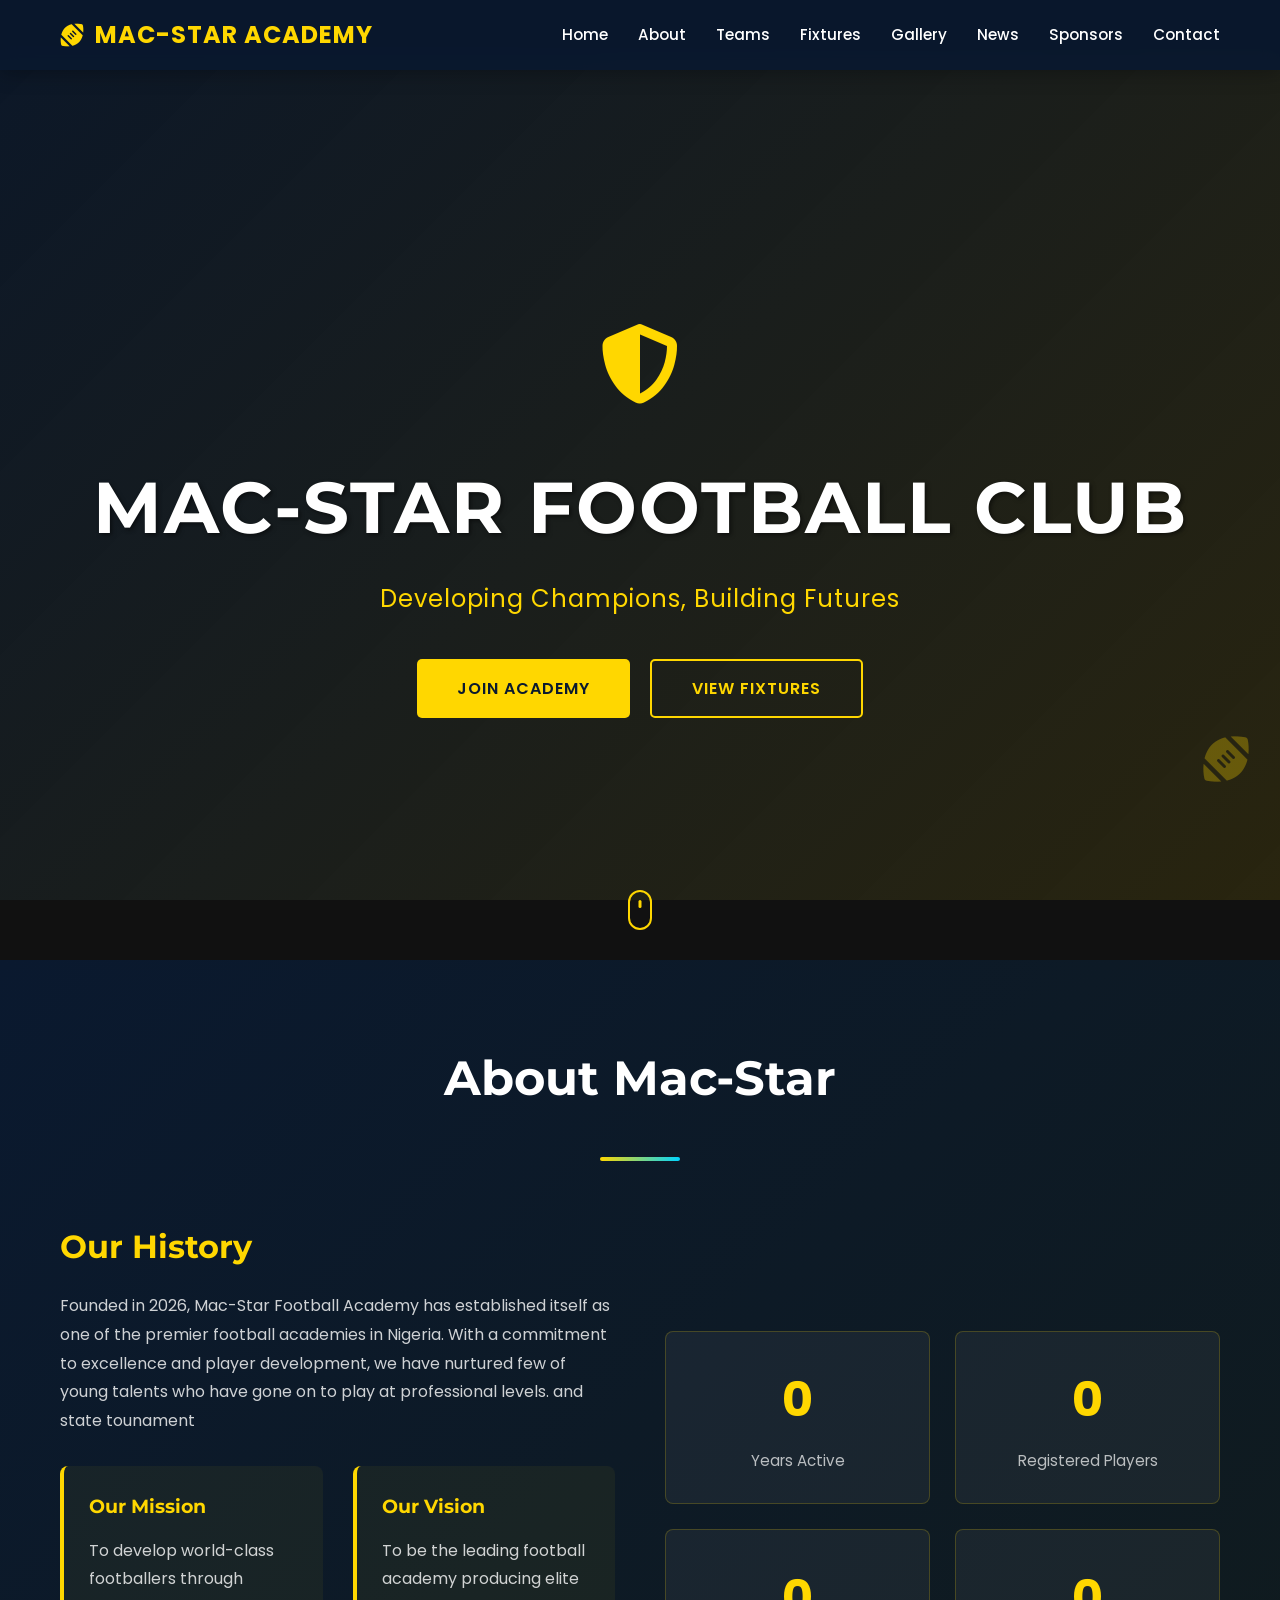
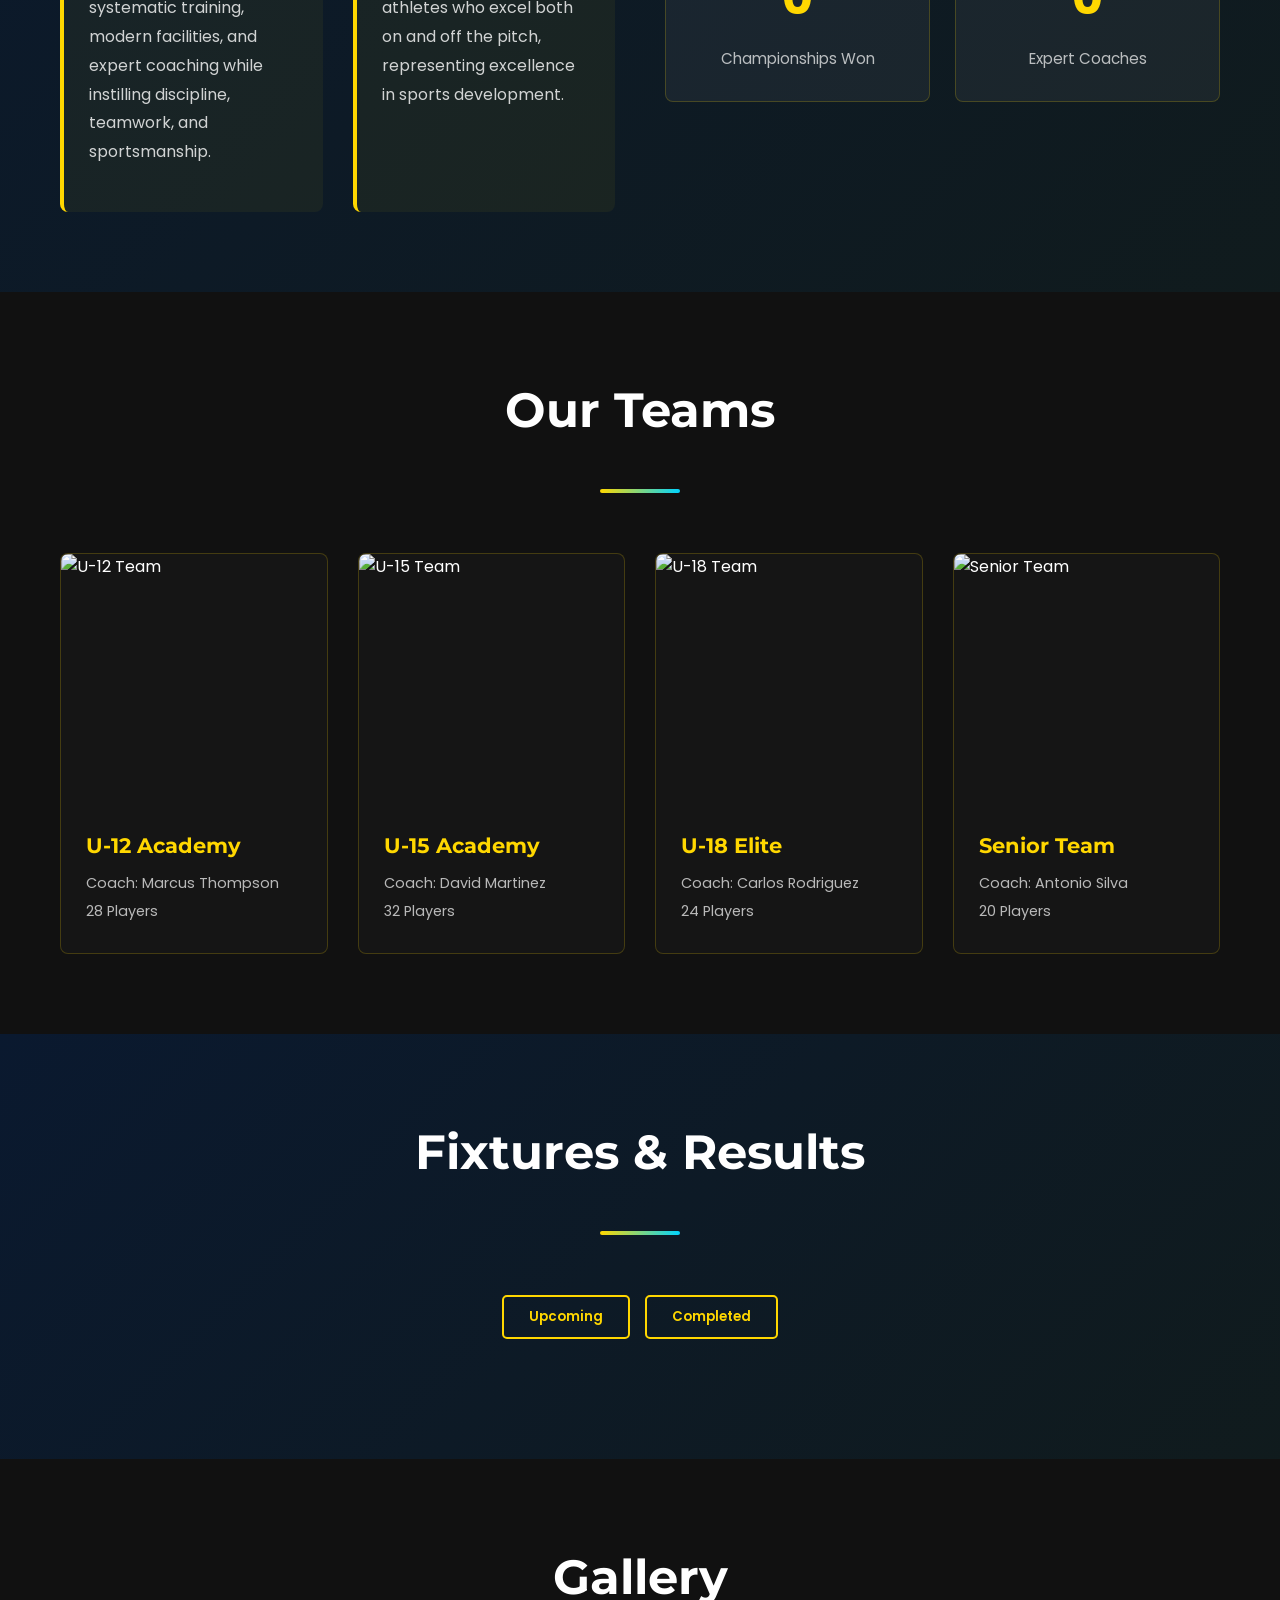
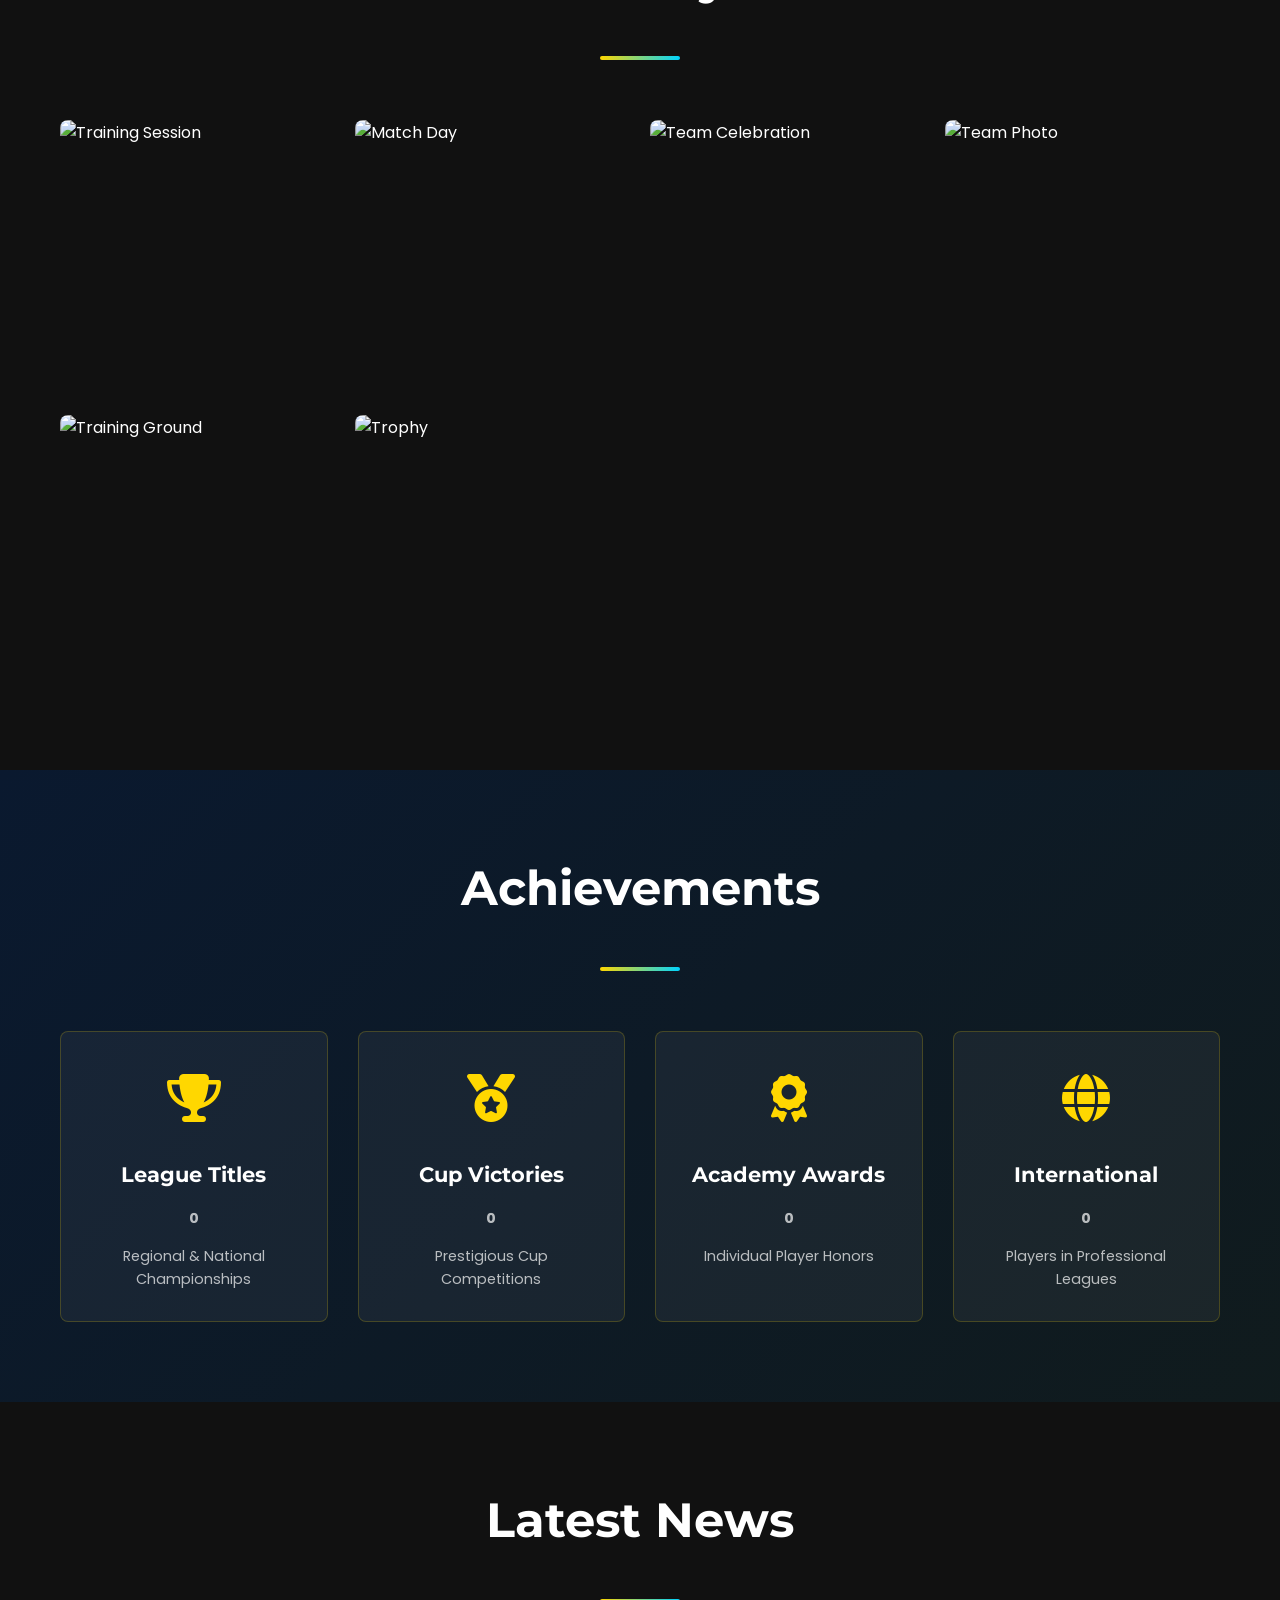
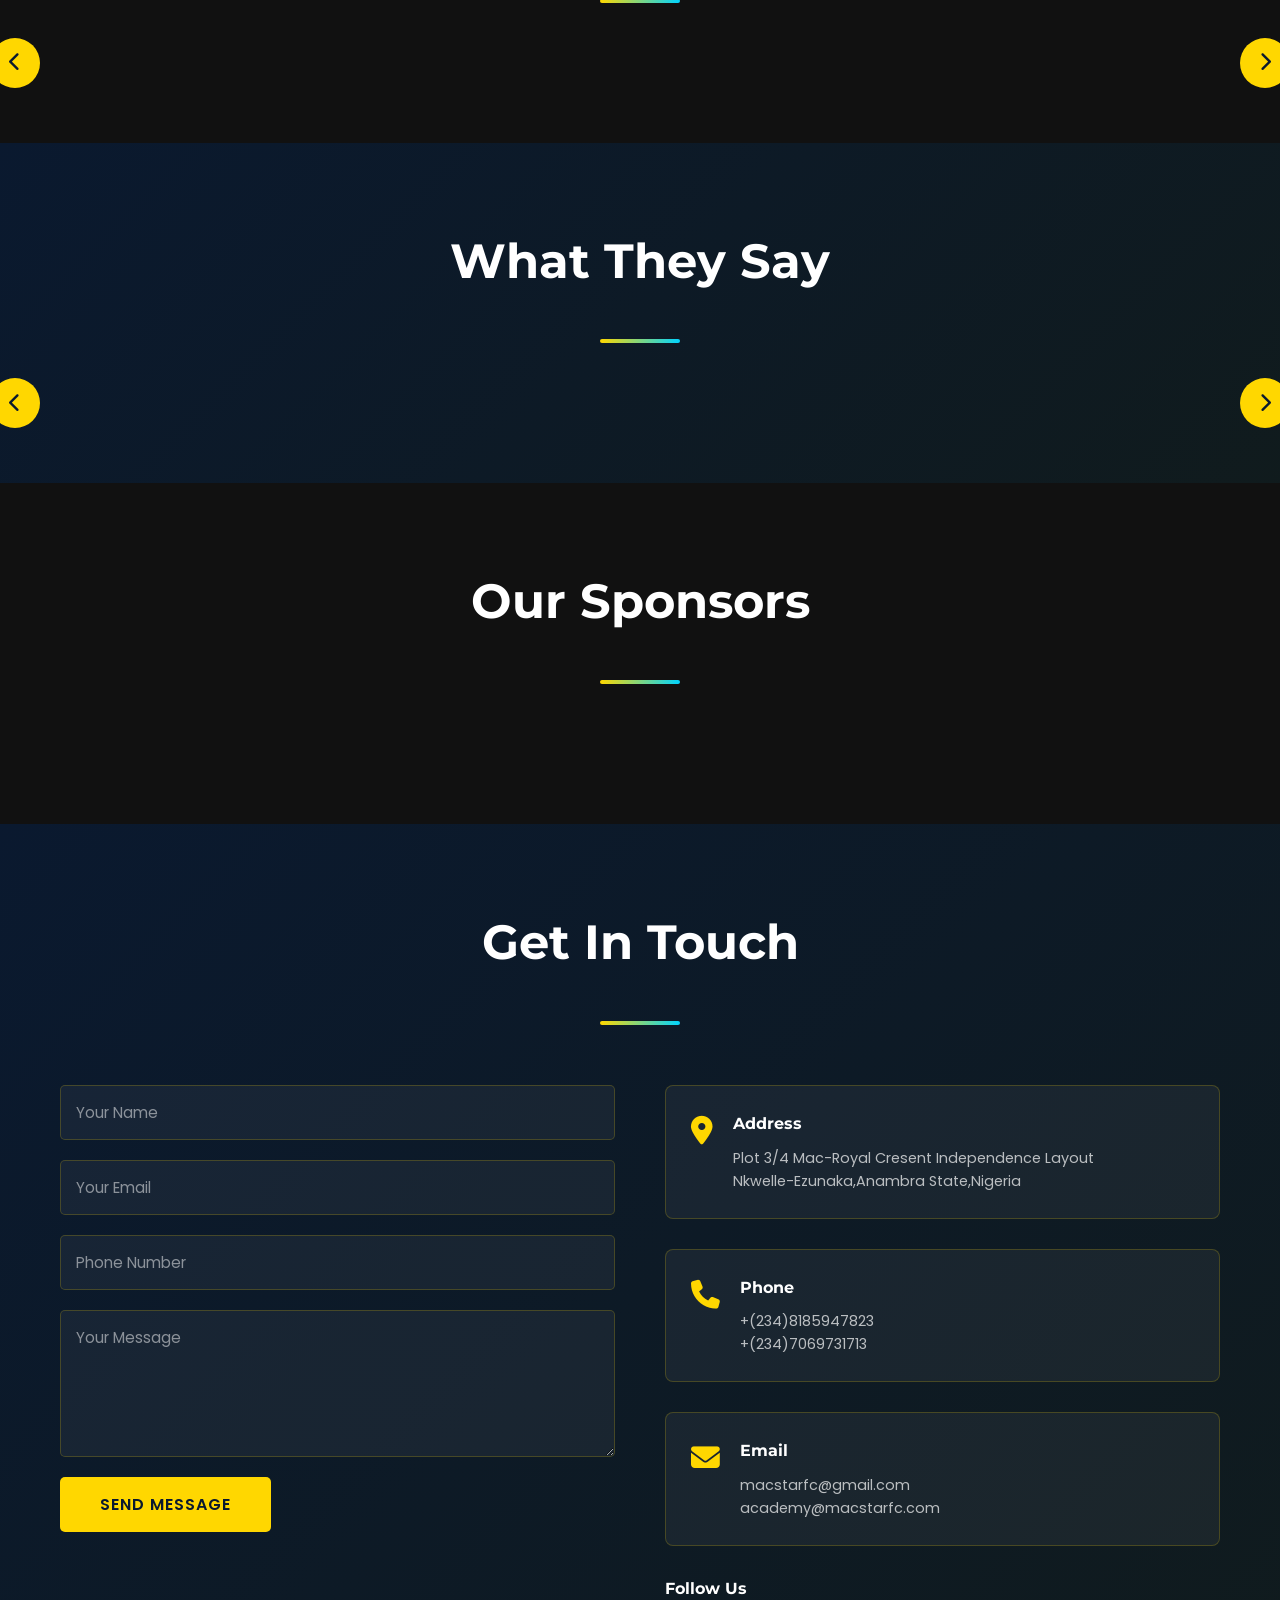
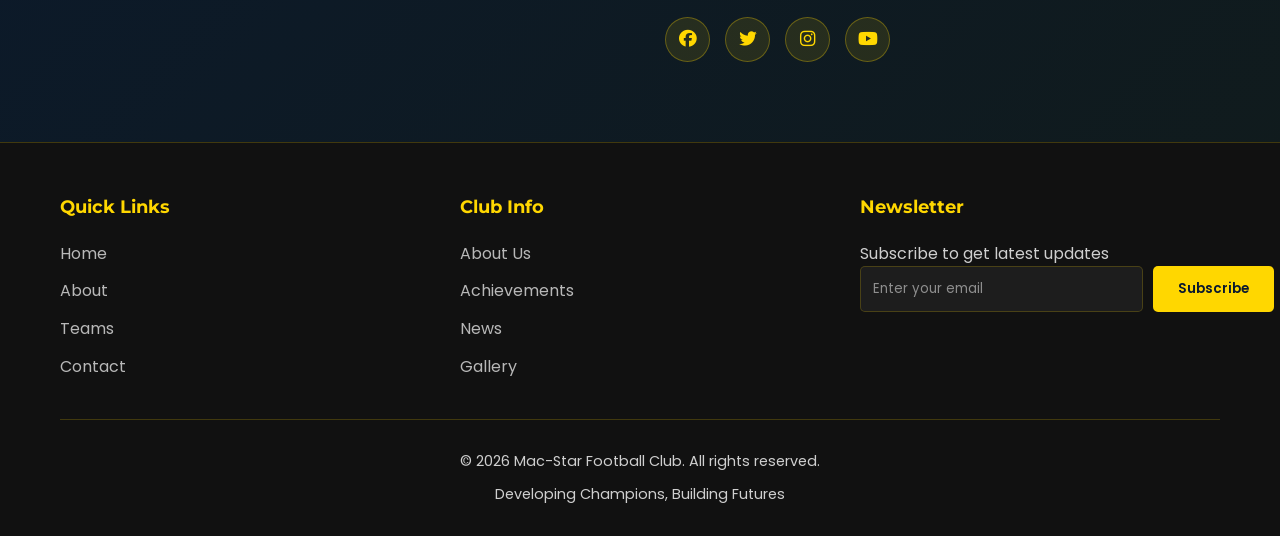
==== index.html @ b5819527 "Add files via upload" ====
<!DOCTYPE html>
<html lang="en">
<head>
    <meta charset="UTF-8">
    <meta name="viewport" content="width=device-width, initial-scale=1.0">
    <meta name="description" content="Mac-Star Football Club - Developing Champions, Building Futures">
    <meta name="keywords" content="football, academy, training, Mac-Star">
    <title>Mac-Star Football Club - Professional Football Academy</title>
    <link href="https://fonts.googleapis.com/css2?family=Poppins:wght@300;400;600;700;800&family=Montserrat:wght@400;600;700&display=swap" rel="stylesheet">
    <link rel="stylesheet" href="https://cdnjs.cloudflare.com/ajax/libs/font-awesome/6.4.0/css/all.min.css">
    <link rel="stylesheet" href="style.css">
</head>
<body>
    <!-- Loading Screen -->
    <div class="loading-screen" id="loadingScreen">
        <div class="loader">
            <div class="football-loader">
                <i class="fas fa-football"></i>
            </div>
            <p>MAC-STAR ACADEMY</p>
        </div>
    </div>

    <!-- Navigation Bar -->
    <nav class="navbar" id="navbar">
        <div class="nav-container">
            <div class="nav-logo">
                <i class="fas fa-football"></i>
                <span>MAC-STAR ACADEMY</span>
            </div>
            <ul class="nav-menu" id="navMenu">
                <li><a href="#home" class="nav-link">Home</a></li>
                <li><a href="#about" class="nav-link">About</a></li>
                <li><a href="#teams" class="nav-link">Teams</a></li>
                <li><a href="#fixtures" class="nav-link">Fixtures</a></li>
                <li><a href="#gallery" class="nav-link">Gallery</a></li>
                <li><a href="#news" class="nav-link">News</a></li>
                <li><a href="#sponsors" class="nav-link">Sponsors</a></li>
                <li><a href="#contact" class="nav-link">Contact</a></li>
            </ul>
            <div class="hamburger" id="hamburger">
                <span></span>
                <span></span>
                <span></span>
            </div>
        </div>
    </nav>

    <!-- Hero Section -->
    <section class="hero" id="home">
        <div class="hero-background" style="background: linear-gradient(135deg, rgba(10, 25, 47, 0.8) 0%, rgba(255, 215, 0, 0.1) 100%), url('https://images.unsplash.com/photo-1461896836934-ffe607ba8211?ixlib=rb-4.0.3&auto=format&fit=crop&w=1000&q=80'); background-size: cover; background-position: center; background-attachment: fixed;"></div>
        <div class="hero-content">
            <div class="hero-logo">
                <i class="fas fa-shield-alt"></i>
            </div>
            <h1 class="hero-title">MAC-STAR FOOTBALL CLUB</h1>
            <p class="hero-subtitle">Developing Champions, Building Futures</p>
            <div class="hero-buttons">
                <button class="btn btn-primary" onclick="document.getElementById('contact').scrollIntoView({behavior: 'smooth'})">Join Academy</button>
                <button class="btn btn-secondary" onclick="document.getElementById('fixtures').scrollIntoView({behavior: 'smooth'})">View Fixtures</button>
            </div>
        </div>
        <div class="scroll-indicator" id="scrollIndicator">
            <span></span>
        </div>
    </section>

    <!-- About Section -->
    <section class="about" id="about">
        <div class="container">
            <div class="section-header">
                <h2>About Mac-Star</h2>
                <div class="header-line"></div>
            </div>
            <div class="about-content">
                <div class="about-text">
                    <h3>Our History</h3>
                    <p>Founded in 2026, Mac-Star Football Academy has established itself as one of the premier football academies in Nigeria. With a commitment to excellence and player development, we have nurtured few of young talents who have gone on to play at professional levels. and state tounament</p>
                    
                    <div class="mission-vision">
                        <div class="mission">
                            <h4>Our Mission</h4>
                            <p>To develop world-class footballers through systematic training, modern facilities, and expert coaching while instilling discipline, teamwork, and sportsmanship.</p>
                        </div>
                        <div class="vision">
                            <h4>Our Vision</h4>
                            <p>To be the leading football academy producing elite athletes who excel both on and off the pitch, representing excellence in sports development.</p>
                        </div>
                    </div>
                </div>
                <div class="stats-container">
                    <div class="stat-card">
                        <div class="stat-number" data-target="14">0</div>
                        <p>Years Active</p>
                    </div>
                    <div class="stat-card">
                        <div class="stat-number" data-target="850">0</div>
                        <p>Registered Players</p>
                    </div>
                    <div class="stat-card">
                        <div class="stat-number" data-target="23">0</div>
                        <p>Championships Won</p>
                    </div>
                    <div class="stat-card">
                        <div class="stat-number" data-target="15">0</div>
                        <p>Expert Coaches</p>
                    </div>
                </div>
            </div>
        </div>
    </section>

    <!-- Teams Section -->
    <section class="teams" id="teams">
        <div class="container">
            <div class="section-header">
                <h2>Our Teams</h2>
                <div class="header-line"></div>
            </div>
            <div class="teams-grid">
                <div class="team-card" style="animation-delay: 0s;">
                    <div class="team-image">
                        <img src="https://images.unsplash.com/photo-1517836357463-d25ddfcbf042?ixlib=rb-4.0.3&auto=format&fit=crop&w=400&q=80" alt="U-12 Team">
                        <div class="team-overlay">
                            <button class="btn btn-small">View Team</button>
                        </div>
                    </div>
                    <div class="team-info">
                        <h3>U-12 Academy</h3>
                        <p class="coach">Coach: Marcus Thompson</p>
                        <p class="players">28 Players</p>
                    </div>
                </div>

                <div class="team-card" style="animation-delay: 0.1s;">
                    <div class="team-image">
                        <img src="https://images.unsplash.com/photo-1515632066471-a47ad25cb82a?ixlib=rb-4.0.3&auto=format&fit=crop&w=400&q=80" alt="U-15 Team">
                        <div class="team-overlay">
                            <button class="btn btn-small">View Team</button>
                        </div>
                    </div>
                    <div class="team-info">
                        <h3>U-15 Academy</h3>
                        <p class="coach">Coach: David Martinez</p>
                        <p class="players">32 Players</p>
                    </div>
                </div>

                <div class="team-card u18-team-card" style="animation-delay: 0.2s;">
                    <div class="team-image">
                        <img src="https://images.unsplash.com/photo-1461896836934-ffe607ba8211?ixlib=rb-4.0.3&auto=format&fit=crop&w=400&q=80" alt="U-18 Team">
                        <div class="team-overlay">
                            <button class="btn btn-small">View Team</button>
                        </div>
                    </div>
                    <div class="team-info">
                        <h3>U-18 Elite</h3>
                        <p class="coach">Coach: Carlos Rodriguez</p>
                        <p class="players">24 Players</p>
                    </div>
                </div>

                <div class="team-card" style="animation-delay: 0.3s;">
                    <div class="team-image">
                        <img src="https://images.unsplash.com/photo-1509285307050-d4066910ec1e?ixlib=rb-4.0.3&auto=format&fit=crop&w=400&q=80" alt="Senior Team">
                        <div class="team-overlay">
                            <button class="btn btn-small">View Team</button>
                        </div>
                    </div>
                    <div class="team-info">
                        <h3>Senior Team</h3>
                        <p class="coach">Coach: Antonio Silva</p>
                        <p class="players">20 Players</p>
                    </div>
                </div>
            </div>
        </div>
    </section>

    <div class="team-modal" id="teamModal" aria-hidden="true">
        <div class="team-modal-dialog" role="dialog" aria-modal="true" aria-label="U-18 Elite players">
            <button class="team-modal-close" id="teamModalClose" aria-label="Close player profiles">&times;</button>
            <div class="team-modal-header">
                <h3>U-18 Elite Squad</h3>
                <p>24 Players Profile</p>
            </div>
            <div class="team-modal-grid" id="teamModalGrid"></div>
        </div>
    </div>

    <!-- Fixtures & Results Section -->
    <section class="fixtures" id="fixtures">
        <div class="container">
            <div class="section-header">
                <h2>Fixtures & Results</h2>
                <div class="header-line"></div>
            </div>
            <div class="filter-buttons">
              
                <a href="./upcoming matches.html"><button class="filter-btn" data-filter="upcoming">Upcoming</button></a>
                <a href="./completed matches.html"><button class="filter-btn" data-filter="completed">Completed</button></a>
            </div>
            <div class="fixtures-container" id="fixturesContainer">
                <!-- Fixtures will be populated by JavaScript -->
            </div>
        </div>
    </section>

    <!-- Gallery Section -->
    <section class="gallery" id="gallery">
        <div class="container">
            <div class="section-header">
                <h2>Gallery</h2>
                <div class="header-line"></div>
            </div>
            <div class="gallery-grid" id="galleryGrid">
                <div class="gallery-item" style="animation-delay: 0s;">
                    <img src="https://images.unsplash.com/photo-1431324155629-1a6deb1dec8d?ixlib=rb-4.0.3&auto=format&fit=crop&w=400&q=80" alt="Training Session">
                    <div class="gallery-overlay">
                        <i class="fas fa-search-plus"></i>
                    </div>
                </div>
                <div class="gallery-item" style="animation-delay: 0.1s;">
                    <img src="https://images.unsplash.com/photo-1517836357463-d25ddfcbf042?ixlib=rb-4.0.3&auto=format&fit=crop&w=400&q=80" alt="Match Day">
                    <div class="gallery-overlay">
                        <i class="fas fa-search-plus"></i>
                    </div>
                </div>
                <div class="gallery-item" style="animation-delay: 0.2s;">
                    <img src="https://images.unsplash.com/photo-1461896836934-ffe607ba8211?ixlib=rb-4.0.3&auto=format&fit=crop&w=400&q=80" alt="Team Celebration">
                    <div class="gallery-overlay">
                        <i class="fas fa-search-plus"></i>
                    </div>
                </div>
                <div class="gallery-item" style="animation-delay: 0.3s;">
                    <img src="https://images.unsplash.com/photo-1509285307050-d4066910ec1e?ixlib=rb-4.0.3&auto=format&fit=crop&w=400&q=80" alt="Team Photo">
                    <div class="gallery-overlay">
                        <i class="fas fa-search-plus"></i>
                    </div>
                </div>
                <div class="gallery-item" style="animation-delay: 0.4s;">
                    <img src="https://images.unsplash.com/photo-1515632066471-a47ad25cb82a?ixlib=rb-4.0.3&auto=format&fit=crop&w=400&q=80" alt="Training Ground">
                    <div class="gallery-overlay">
                        <i class="fas fa-search-plus"></i>
                    </div>
                </div>
                <div class="gallery-item" style="animation-delay: 0.5s;">
                    <img src="https://images.unsplash.com/photo-1575361204480-aadea25697b1?ixlib=rb-4.0.3&auto=format&fit=crop&w=400&q=80" alt="Trophy">
                    <div class="gallery-overlay">
                        <i class="fas fa-search-plus"></i>
                    </div>
                </div>
            </div>
        </div>
    </section>

    <!-- Lightbox -->
    <div class="lightbox" id="lightbox">
        <span class="close" id="closeLightbox">&times;</span>
        <img class="lightbox-content" id="lightboxImg">
    </div>

    <!-- Achievements Section -->
    <section class="achievements" id="achievements">
        <div class="container">
            <div class="section-header">
                <h2>Achievements</h2>
                <div class="header-line"></div>
            </div>
            <div class="achievements-grid">
                <div class="achievement-card" style="animation-delay: 0s;">
                    <div class="achievement-icon">
                        <i class="fas fa-trophy"></i>
                    </div>
                    <h3>League Titles</h3>
                    <p class="achievement-count">0</p>
                    <p>Regional & National Championships</p>
                </div>
                <div class="achievement-card" style="animation-delay: 0.1s;">
                    <div class="achievement-icon">
                        <i class="fas fa-medal"></i>
                    </div>
                    <h3>Cup Victories</h3>
                    <p class="achievement-count">0</p>
                    <p>Prestigious Cup Competitions</p>
                </div>
                <div class="achievement-card" style="animation-delay: 0.2s;">
                    <div class="achievement-icon">
                        <i class="fas fa-award"></i>
                    </div>
                    <h3>Academy Awards</h3>
                    <p class="achievement-count">0</p>
                    <p>Individual Player Honors</p>
                </div>
                <div class="achievement-card" style="animation-delay: 0.3s;">
                    <div class="achievement-icon">
                        <i class="fas fa-globe"></i>
                    </div>
                    <h3>International</h3>
                    <p class="achievement-count">0</p>
                    <p>Players in Professional Leagues</p>
                </div>
            </div>
        </div>
    </section>

    <!-- News Section -->
    <section class="news" id="news">
        <div class="container">
            <div class="section-header">
                <h2>Latest News</h2>
                <div class="header-line"></div>
            </div>
            <div class="news-carousel">
                <div class="news-container" id="newsContainer">
                    <!-- News items will be populated by JavaScript -->
                </div>
                <button class="carousel-btn prev" id="prevNews">
                    <i class="fas fa-chevron-left"></i>
                </button>
                <button class="carousel-btn next" id="nextNews">
                    <i class="fas fa-chevron-right"></i>
                </button>
            </div>
        </div>
    </section>

    <!-- Testimonials Section -->
    <section class="testimonials" id="testimonials">
        <div class="container">
            <div class="section-header">
                <h2>What They Say</h2>
                <div class="header-line"></div>
            </div>
            <div class="testimonials-carousel">
                <div class="testimonials-container" id="testimonialsContainer">
                    <!-- Testimonials will be populated by JavaScript -->
                </div>
                <button class="carousel-btn prev" id="prevTestimonial">
                    <i class="fas fa-chevron-left"></i>
                </button>
                <button class="carousel-btn next" id="nextTestimonial">
                    <i class="fas fa-chevron-right"></i>
                </button>
            </div>
        </div>
    </section>

    <!-- Sponsors Section -->
    <section class="sponsors" id="sponsors">
        <div class="container">
            <div class="section-header">
                <h2>Our Sponsors</h2>
                <div class="header-line"></div>
            </div>
            <div class="sponsors-carousel" id="sponsorsCarousel">
                <!-- Sponsor logos will be populated by JavaScript -->
            </div>
        </div>
    </section>

    <!-- Contact Section -->
    <section class="contact" id="contact">
        <div class="container">
            <div class="section-header">
                <h2>Get In Touch</h2>
                <div class="header-line"></div>
            </div>
            <div class="contact-content">
                <div class="contact-form">
                    <form id="contactForm">
                        <div class="form-group">
                            <input type="text" id="name" placeholder="Your Name" required>
                            <span class="error-message" id="nameError"></span>
                        </div>
                        <div class="form-group">
                            <input type="email" id="email" placeholder="Your Email" required>
                            <span class="error-message" id="emailError"></span>
                        </div>
                        <div class="form-group">
                            <input type="tel" id="phone" placeholder="Phone Number" required>
                            <span class="error-message" id="phoneError"></span>
                        </div>
                        <div class="form-group">
                            <textarea id="message" placeholder="Your Message" rows="5" required></textarea>
                            <span class="error-message" id="messageError"></span>
                        </div>
                        <button type="submit" class="btn btn-primary">Send Message</button>
                        <span class="form-message" id="formMessage"></span>
                    </form>
                </div>
                <div class="contact-info">
                    <div class="info-card">
                        <i class="fas fa-map-marker-alt"></i>
                        <div>
                            <h4>Address</h4>
                            <p>Plot 3/4 Mac-Royal Cresent Independence Layout<br>Nkwelle-Ezunaka,Anambra State,Nigeria</p>
                        </div>
                    </div>
                    <div class="info-card">
                        <i class="fas fa-phone"></i>
                        <div>
                            <h4>Phone</h4>
                            <p>+(234)8185947823<br>+(234)7069731713</p>
                        </div> 
                    </div>
                    <div class="info-card">
                        <i class="fas fa-envelope"></i>
                        <div>
                            <h4>Email</h4>
                            <p>macstarfc@gmail.com<br>academy@macstarfc.com</p>
                        </div>
                    </div>
                    <div class="social-media">
                        <h4>Follow Us</h4>
                        <div class="social-icons">
                            <a href="#" aria-label="Facebook"><i class="fab fa-facebook"></i></a>
                            <a href="#" aria-label="Twitter"><i class="fab fa-twitter"></i></a>
                            <a href="#" aria-label="Instagram"><i class="fab fa-instagram"></i></a>
                            <a href="#" aria-label="YouTube"><i class="fab fa-youtube"></i></a>
                        </div>
                    </div>
                </div>
            </div>
        </div>
    </section>

    <!-- Footer -->
    <footer class="footer">
        <div class="container">
            <div class="footer-content">
                <div class="footer-section">
                    <h4>Quick Links</h4>
                    <ul>
                        <li><a href="#home">Home</a></li>
                        <li><a href="#about">About</a></li>
                        <li><a href="#teams">Teams</a></li>
                        <li><a href="#contact">Contact</a></li>
                    </ul>
                </div>
                <div class="footer-section">
                    <h4>Club Info</h4>
                    <ul>
                        <li><a href="#about">About Us</a></li>
                        <li><a href="#achievements">Achievements</a></li>
                        <li><a href="#news">News</a></li>
                        <li><a href="#gallery">Gallery</a></li>
                    </ul>
                </div>
                <div class="footer-section">
                    <h4>Newsletter</h4>
                    <p>Subscribe to get latest updates</p>
                    <form class="newsletter-form">
                        <input type="email" placeholder="Enter your email" required>
                        <button type="submit">Subscribe</button>
                    </form>
                </div>
            </div>
            <div class="footer-bottom">
                <p>&copy; 2026 Mac-Star Football Club. All rights reserved.</p>
                <p>Developing Champions, Building Futures</p>
            </div>
        </div>
    </footer>

    <!-- Back to Top Button -->
    <button class="back-to-top" id="backToTop" aria-label="Back to top">
        <i class="fas fa-arrow-up"></i>
    </button>

    <!-- Floating Football Icon -->
    <div class="floating-icon">
        <i class="fas fa-football"></i>
    </div>

    <script src="script.js"></script>
</body>
</html>
---- style.css ----
/* ===========================
   CSS Variables & Root Styles
   =========================== */
:root {
    --primary-color: #0A192F;
    --secondary-color: #FFD700;
    --text-color: #FFFFFF;
    --dark-color: #111111;
    --light-color: #F5F5F5;
    --accent-color: #00D4FF;
    --success-color: #10B981;
    --error-color: #EF4444;
    
    --font-primary: 'Poppins', sans-serif;
    --font-secondary: 'Montserrat', sans-serif;
    
    --transition: all 0.3s ease;
    --transition-slow: all 0.5s ease;
}

/* ===========================
   General & Reset Styles
   =========================== */
* {
    margin: 0;
    padding: 0;
    box-sizing: border-box;
}

html {
    scroll-behavior: smooth;
}

body {
    font-family: var(--font-primary);
    color: var(--text-color);
    background: var(--dark-color);
    line-height: 1.6;
    overflow-x: hidden;
}

h1, h2, h3, h4, h5, h6 {
    font-family: var(--font-secondary);
    font-weight: 700;
}

p {
    color: rgba(255, 255, 255, 0.8);
}

a {
    text-decoration: none;
    color: var(--text-color);
    transition: var(--transition);
}

button {
    font-family: var(--font-primary);
    cursor: pointer;
    border: none;
}

ul {
    list-style: none;
}

img {
    max-width: 100%;
    height: auto;
    display: block;
}

/* ===========================
   Container & Layout
   =========================== */
.container {
    max-width: 1200px;
    margin: 0 auto;
    padding: 0 20px;
}

section {
    padding: 80px 0;
}

.section-header {
    text-align: center;
    margin-bottom: 60px;
}

.section-header h2 {
    font-size: 3rem;
    color: var(--text-color);
    margin-bottom: 20px;
    position: relative;
    display: inline-block;
}

.header-line {
    width: 80px;
    height: 4px;
    background: linear-gradient(90deg, var(--secondary-color), var(--accent-color));
    margin: 20px auto 0;
    border-radius: 2px;
}

/* ===========================
   Loading Screen
   =========================== */
.loading-screen {
    position: fixed;
    top: 0;
    left: 0;
    width: 100%;
    height: 100%;
    background: var(--primary-color);
    display: flex;
    justify-content: center;
    align-items: center;
    z-index: 9999;
    animation: fadeOut 0.5s ease-in-out 2s forwards;
}

.loader {
    text-align: center;
}

.football-loader {
    font-size: 4rem;
    color: var(--secondary-color);
    margin-bottom: 20px;
    animation: bounce 1s infinite;
}

.loading-screen p {
    font-size: 1.5rem;
    color: var(--secondary-color);
    font-family: var(--font-secondary);
    letter-spacing: 2px;
}

@keyframes bounce {
    0%, 100% { transform: translateY(0); }
    50% { transform: translateY(-20px); }
}

@keyframes fadeOut {
    to {
        opacity: 0;
        visibility: hidden;
    }
}

/* ===========================
   Navigation Bar
   =========================== */
.navbar {
    position: fixed;
    top: 0;
    width: 100%;
    background: rgba(10, 25, 47, 0.95);
    backdrop-filter: blur(10px);
    z-index: 1000;
    padding: 1rem 0;
    box-shadow: 0 2px 20px rgba(0, 0, 0, 0.3);
    transition: var(--transition);
}

.navbar.scrolled {
    padding: 0.5rem 0;
    box-shadow: 0 2px 30px rgba(255, 215, 0, 0.1);
}

.nav-container {
    max-width: 1200px;
    margin: 0 auto;
    padding: 0 20px;
    display: flex;
    justify-content: space-between;
    align-items: center;
}

.nav-logo {
    display: flex;
    align-items: center;
    font-size: 1.5rem;
    font-weight: 700;
    color: var(--secondary-color);
    gap: 10px;
    letter-spacing: 1px;
}

.nav-menu {
    display: flex;
    gap: 30px;
    align-items: center;
}

.nav-link {
    position: relative;
    padding: 5px 0;
    color: var(--text-color);
    font-size: 0.95rem;
    font-weight: 500;
    transition: var(--transition);
}

.nav-link::after {
    content: '';
    position: absolute;
    bottom: -5px;
    left: 0;
    width: 0;
    height: 2px;
    background: var(--secondary-color);
    transition: var(--transition);
}

.nav-link:hover::after,
.nav-link.active::after {
    width: 100%;
}

.hamburger {
    display: none;
    flex-direction: column;
    cursor: pointer;
    gap: 5px;
}

.hamburger span {
    width: 25px;
    height: 3px;
    background: var(--secondary-color);
    border-radius: 2px;
    transition: var(--transition);
}

.hamburger.active span:nth-child(1) {
    transform: rotate(45deg) translate(10px, 10px);
}

.hamburger.active span:nth-child(2) {
    opacity: 0;
}

.hamburger.active span:nth-child(3) {
    transform: rotate(-45deg) translate(7px, -7px);
}

/* ===========================
   Hero Section
   =========================== */
.hero {
    min-height: 100vh;
    display: flex;
    align-items: center;
    justify-content: center;
    position: relative;
    margin-top: 60px;
    overflow: hidden;
}

.hero-background {
    position: absolute;
    top: 0;
    left: 0;
    width: 100%;
    height: 100%;
    z-index: 1;
}

.hero-content {
    position: relative;
    z-index: 2;
    text-align: center;
    animation: slideUp 1s ease-out;
}

.hero-logo {
    font-size: 5rem;
    color: var(--secondary-color);
    margin-bottom: 20px;
    animation: float 3s ease-in-out infinite;
}

.hero-title {
    font-size: 4.5rem;
    color: var(--text-color);
    margin-bottom: 15px;
    font-family: var(--font-secondary);
    letter-spacing: 2px;
    text-shadow: 2px 2px 4px rgba(0, 0, 0, 0.5);
}

.hero-subtitle {
    font-size: 1.5rem;
    color: var(--secondary-color);
    margin-bottom: 40px;
    letter-spacing: 1px;
}

.hero-buttons {
    display: flex;
    gap: 20px;
    justify-content: center;
    flex-wrap: wrap;
}

.scroll-indicator {
    position: absolute;
    bottom: 30px;
    left: 50%;
    transform: translateX(-50%);
    z-index: 2;
}

.scroll-indicator span {
    display: block;
    width: 24px;
    height: 40px;
    border: 2px solid var(--secondary-color);
    border-radius: 12px;
    position: relative;
}

.scroll-indicator span::after {
    content: '';
    position: absolute;
    top: 8px;
    left: 50%;
    transform: translateX(-50%);
    width: 3px;
    height: 8px;
    background: var(--secondary-color);
    border-radius: 2px;
    animation: scroll 2s infinite;
}

@keyframes scroll {
    0% { opacity: 1; transform: translateX(-50%) translateY(0); }
    100% { opacity: 0; transform: translateX(-50%) translateY(15px); }
}

@keyframes slideUp {
    from {
        opacity: 0;
        transform: translateY(50px);
    }
    to {
        opacity: 1;
        transform: translateY(0);
    }
}

@keyframes float {
    0%, 100% { transform: translateY(0px); }
    50% { transform: translateY(-20px); }
}

/* ===========================
   Buttons
   =========================== */
.btn {
    padding: 15px 40px;
    font-size: 1rem;
    font-weight: 600;
    border-radius: 5px;
    transition: var(--transition);
    position: relative;
    overflow: hidden;
    text-transform: uppercase;
    letter-spacing: 1px;
}

.btn::before {
    content: '';
    position: absolute;
    top: 0;
    left: -100%;
    width: 100%;
    height: 100%;
    background: rgba(255, 255, 255, 0.2);
    transition: var(--transition);
    z-index: -1;
}

.btn:hover::before {
    left: 100%;
}

.btn-primary {
    background: var(--secondary-color);
    color: var(--primary-color);
}

.btn-primary:hover {
    transform: translateY(-3px);
    box-shadow: 0 10px 30px rgba(255, 215, 0, 0.3);
}

.btn-secondary {
    background: transparent;
    color: var(--secondary-color);
    border: 2px solid var(--secondary-color);
}

.btn-secondary:hover {
    background: var(--secondary-color);
    color: var(--primary-color);
}

.btn-small {
    padding: 10px 25px;
    font-size: 0.85rem;
}

/* ===========================
   About Section
   =========================== */
.about {
    background: linear-gradient(135deg, var(--primary-color) 0%, rgba(0, 212, 255, 0.05) 100%);
}

.about-content {
    display: grid;
    grid-template-columns: 1fr 1fr;
    gap: 50px;
    align-items: center;
}

.about-text h3 {
    font-size: 2rem;
    color: var(--secondary-color);
    margin-bottom: 20px;
}

.about-text p {
    margin-bottom: 20px;
    line-height: 1.8;
}

.mission-vision {
    display: grid;
    grid-template-columns: 1fr 1fr;
    gap: 30px;
    margin-top: 30px;
}

.mission, .vision {
    background: rgba(255, 215, 0, 0.05);
    padding: 25px;
    border-radius: 8px;
    border-left: 4px solid var(--secondary-color);
    transition: var(--transition);
}

.mission:hover, .vision:hover {
    background: rgba(255, 215, 0, 0.1);
    transform: translateY(-5px);
}

.mission h4, .vision h4 {
    color: var(--secondary-color);
    margin-bottom: 15px;
    font-size: 1.2rem;
}

.stats-container {
    display: grid;
    grid-template-columns: repeat(2, 1fr);
    gap: 25px;
}

.stat-card {
    background: rgba(255, 255, 255, 0.05);
    padding: 30px;
    border-radius: 8px;
    text-align: center;
    border: 1px solid rgba(255, 215, 0, 0.2);
    transition: var(--transition);
    cursor: pointer;
}

.stat-card:hover {
    background: rgba(255, 215, 0, 0.1);
    border-color: var(--secondary-color);
    transform: translateY(-10px);
}

.stat-number {
    font-size: 3rem;
    color: var(--secondary-color);
    font-weight: 700;
    margin-bottom: 10px;
}

.stat-card p {
    font-size: 0.95rem;
    color: rgba(255, 255, 255, 0.7);
}

/* ===========================
   Teams Section
   =========================== */
.teams {
    background: var(--dark-color);
}

.teams-grid {
    display: grid;
    grid-template-columns: repeat(auto-fit, minmax(250px, 1fr));
    gap: 30px;
}

.team-card {
    background: rgba(255, 255, 255, 0.02);
    border: 1px solid rgba(255, 215, 0, 0.2);
    border-radius: 8px;
    overflow: hidden;
    transition: var(--transition);
    animation: slideUp 0.6s ease-out forwards;
    opacity: 0;
}

.team-card:hover {
    border-color: var(--secondary-color);
    transform: translateY(-10px);
}

.team-image {
    position: relative;
    overflow: hidden;
    height: 250px;
}

.team-image img {
    width: 100%;
    height: 100%;
    object-fit: cover;
    transition: var(--transition);
}

.team-card:hover .team-image img {
    transform: scale(1.1);
}

.team-overlay {
    position: absolute;
    top: 0;
    left: 0;
    width: 100%;
    height: 100%;
    background: rgba(10, 25, 47, 0.9);
    display: flex;
    align-items: center;
    justify-content: center;
    opacity: 0;
    transition: var(--transition);
}

.team-card:hover .team-overlay {
    opacity: 1;
}

.u18-team-card {
    cursor: pointer;
}

.team-modal {
    position: fixed;
    inset: 0;
    background: rgba(0, 0, 0, 0.8);
    display: none;
    align-items: flex-start;
    justify-content: center;
    padding: 40px 20px;
    z-index: 1300;
    overflow-y: auto;
}

.team-modal.active {
    display: flex;
}

.team-modal-dialog {
    position: relative;
    width: min(1100px, 100%);
    background: linear-gradient(135deg, rgba(10, 25, 47, 0.98), rgba(17, 24, 39, 0.95));
    border: 1px solid rgba(255, 215, 0, 0.2);
    border-radius: 20px;
    padding: 30px;
    box-shadow: 0 20px 60px rgba(0, 0, 0, 0.35);
}

.team-modal-close {
    position: absolute;
    top: 15px;
    right: 15px;
    width: 42px;
    height: 42px;
    border-radius: 50%;
    background: rgba(255, 215, 0, 0.15);
    color: var(--secondary-color);
    font-size: 1.6rem;
}

.team-modal-header {
    margin-bottom: 20px;
}

.team-modal-header h3 {
    font-size: 2rem;
    margin-bottom: 6px;
}

.team-modal-header p {
    color: var(--secondary-color);
    font-weight: 600;
}

.team-modal-grid {
    display: grid;
    grid-template-columns: repeat(auto-fit, minmax(210px, 1fr));
    gap: 16px;
}

.player-card {
    background: rgba(255, 255, 255, 0.06);
    border: 1px solid rgba(255, 255, 255, 0.08);
    border-radius: 16px;
    padding: 18px;
    transition: var(--transition);
}

.player-card:hover {
    transform: translateY(-4px);
    border-color: rgba(255, 215, 0, 0.45);
}

.player-avatar {
    width: 54px;
    height: 54px;
    border-radius: 50%;
    display: grid;
    place-items: center;
    background: linear-gradient(135deg, var(--secondary-color), var(--accent-color));
    color: var(--primary-color);
    font-weight: 700;
    margin-bottom: 12px;
}

.player-number {
    display: inline-block;
    background: rgba(255, 215, 0, 0.18);
    color: var(--secondary-color);
    padding: 4px 10px;
    border-radius: 999px;
    font-size: 0.85rem;
    font-weight: 700;
    margin-bottom: 10px;
}

.player-card h4 {
    font-size: 1.05rem;
    margin-bottom: 6px;
}

.player-position {
    color: var(--secondary-color);
    font-weight: 600;
    margin-bottom: 6px;
}

.player-meta {
    font-size: 0.95rem;
    color: rgba(255, 255, 255, 0.8);
}

.team-info {
    padding: 25px;
}

.team-info h3 {
    color: var(--secondary-color);
    margin-bottom: 10px;
    font-size: 1.3rem;
}

.team-info .coach,
.team-info .players {
    color: rgba(255, 255, 255, 0.7);
    font-size: 0.9rem;
    margin: 5px 0;
}

/* ===========================
   Fixtures Section
   =========================== */
.fixtures {
    background: linear-gradient(135deg, var(--primary-color) 0%, rgba(0, 212, 255, 0.05) 100%);
}

.filter-buttons {
    display: flex;
    justify-content: center;
    gap: 15px;
    margin-bottom: 40px;
    flex-wrap: wrap;
}

.filter-btn {
    padding: 10px 25px;
    background: transparent;
    border: 2px solid var(--secondary-color);
    color: var(--secondary-color);
    border-radius: 5px;
    font-weight: 600;
    transition: var(--transition);
    cursor: pointer;
}

.filter-btn.active,
.filter-btn:hover {
    background: var(--secondary-color);
    color: var(--primary-color);
}

.fixtures-container {
    display: grid;
    grid-template-columns: repeat(auto-fit, minmax(300px, 1fr));
    gap: 25px;
}

.fixture-card {
    background: rgba(255, 255, 255, 0.05);
    border: 1px solid rgba(255, 215, 0, 0.2);
    padding: 25px;
    border-radius: 8px;
    transition: var(--transition);
    animation: slideUp 0.6s ease-out;
}

.fixture-card:hover {
    background: rgba(255, 215, 0, 0.1);
    border-color: var(--secondary-color);
    transform: translateY(-5px);
}

.fixture-header {
    display: flex;
    justify-content: space-between;
    align-items: center;
    margin-bottom: 15px;
}

.fixture-teams {
    text-align: center;
    margin: 15px 0;
}

.team-names {
    display: flex;
    justify-content: space-between;
    align-items: center;
    gap: 15px;
    margin-bottom: 10px;
}

.team-name {
    flex: 1;
    font-weight: 600;
    color: var(--text-color);
}

.vs {
    color: var(--secondary-color);
    font-weight: 700;
    padding: 0 10px;
}

.fixture-result {
    font-size: 1.5rem;
    color: var(--secondary-color);
    font-weight: 700;
    text-align: center;
}

.fixture-info {
    display: grid;
    gap: 10px;
    margin-top: 15px;
    padding-top: 15px;
    border-top: 1px solid rgba(255, 215, 0, 0.2);
}

.fixture-detail {
    display: flex;
    align-items: center;
    gap: 10px;
    color: rgba(255, 255, 255, 0.7);
    font-size: 0.9rem;
}

.fixture-detail i {
    color: var(--secondary-color);
    width: 20px;
}

.fixture-status {
    display: inline-block;
    padding: 5px 15px;
    border-radius: 20px;
    font-size: 0.8rem;
    font-weight: 600;
    text-transform: uppercase;
    margin-top: 10px;
}

.status-upcoming {
    background: rgba(0, 212, 255, 0.2);
    color: var(--accent-color);
}

.status-completed {
    background: rgba(16, 185, 129, 0.2);
    color: var(--success-color);
}

/* ===========================
   Gallery Section
   =========================== */
.gallery {
    background: var(--dark-color);
}

.gallery-grid {
    display: grid;
    grid-template-columns: repeat(auto-fit, minmax(250px, 1fr));
    gap: 20px;
}

.gallery-item {
    position: relative;
    overflow: hidden;
    border-radius: 8px;
    aspect-ratio: 1;
    cursor: pointer;
    animation: slideUp 0.6s ease-out forwards;
    opacity: 0;
}

.gallery-item img {
    width: 100%;
    height: 100%;
    object-fit: cover;
    transition: var(--transition);
}

.gallery-overlay {
    position: absolute;
    top: 0;
    left: 0;
    width: 100%;
    height: 100%;
    background: rgba(10, 25, 47, 0.8);
    display: flex;
    align-items: center;
    justify-content: center;
    opacity: 0;
    transition: var(--transition);
}

.gallery-item:hover .gallery-overlay {
    opacity: 1;
}

.gallery-overlay i {
    font-size: 2.5rem;
    color: var(--secondary-color);
    transition: var(--transition);
}

.gallery-item:hover .gallery-overlay i {
    transform: scale(1.2) rotate(10deg);
}

/* ===========================
   Lightbox
   =========================== */
.lightbox {
    display: none;
    position: fixed;
    top: 0;
    left: 0;
    width: 100%;
    height: 100%;
    background: rgba(0, 0, 0, 0.95);
    z-index: 2000;
    align-items: center;
    justify-content: center;
    animation: fadeIn 0.3s ease;
}

.lightbox.active {
    display: flex;
}

.lightbox-content {
    max-width: 90%;
    max-height: 90%;
    object-fit: contain;
    animation: zoomIn 0.3s ease;
}

.lightbox .close {
    position: absolute;
    top: 30px;
    right: 40px;
    font-size: 2.5rem;
    color: var(--secondary-color);
    cursor: pointer;
    transition: var(--transition);
}

.lightbox .close:hover {
    transform: rotate(90deg);
}

@keyframes fadeIn {
    from { opacity: 0; }
    to { opacity: 1; }
}

@keyframes zoomIn {
    from {
        opacity: 0;
        transform: scale(0.5);
    }
    to {
        opacity: 1;
        transform: scale(1);
    }
}

/* ===========================
   Achievements Section
   =========================== */
.achievements {
    background: linear-gradient(135deg, var(--primary-color) 0%, rgba(0, 212, 255, 0.05) 100%);
}

.achievements-grid {
    display: grid;
    grid-template-columns: repeat(auto-fit, minmax(220px, 1fr));
    gap: 30px;
}

.achievement-card {
    background: rgba(255, 255, 255, 0.05);
    border: 1px solid rgba(255, 215, 0, 0.2);
    padding: 30px;
    border-radius: 8px;
    text-align: center;
    transition: var(--transition);
    animation: slideUp 0.6s ease-out forwards;
    opacity: 0;
}

.achievement-card:hover {
    background: rgba(255, 215, 0, 0.1);
    border-color: var(--secondary-color);
    transform: translateY(-15px);
}

.achievement-icon {
    font-size: 3rem;
    color: var(--secondary-color);
    margin-bottom: 20px;
    transition: var(--transition);
}

.achievement-card:hover .achievement-icon {
    transform: scale(1.2) rotate(-10deg);
}

.achievement-card h3 {
    color: var(--text-color);
    margin-bottom: 10px;
    font-size: 1.3rem;
}

.achievement-count {
    font-size: 2.5rem;
    color: var(--secondary-color);
    font-weight: 700;
    margin: 15px 0;
}

.achievement-card p {
    color: rgba(255, 255, 255, 0.7);
    font-size: 0.9rem;
}

/* ===========================
   News Section
   =========================== */
.news {
    background: var(--dark-color);
}

.news-carousel {
    position: relative;
}

.news-container {
    display: grid;
    grid-template-columns: repeat(3, 1fr);
    gap: 30px;
    overflow: hidden;
}

.news-card {
    background: rgba(255, 255, 255, 0.05);
    border: 1px solid rgba(255, 215, 0, 0.2);
    border-radius: 8px;
    overflow: hidden;
    transition: var(--transition);
    display: flex;
    flex-direction: column;
}

.news-card:hover {
    border-color: var(--secondary-color);
    transform: translateY(-10px);
}

.news-image {
    width: 100%;
    height: 200px;
    overflow: hidden;
}

.news-image img {
    width: 100%;
    height: 100%;
    object-fit: cover;
    transition: var(--transition);
}

.news-card:hover .news-image img {
    transform: scale(1.1);
}

.news-content {
    padding: 25px;
    flex: 1;
    display: flex;
    flex-direction: column;
}

.news-date {
    color: var(--secondary-color);
    font-size: 0.85rem;
    font-weight: 600;
    margin-bottom: 10px;
}

.news-title {
    color: var(--text-color);
    font-size: 1.2rem;
    font-weight: 600;
    margin-bottom: 10px;
}

.news-description {
    color: rgba(255, 255, 255, 0.7);
    font-size: 0.9rem;
    margin-bottom: 15px;
    flex: 1;
}

.news-read-more {
    color: var(--secondary-color);
    font-weight: 600;
    display: inline-flex;
    align-items: center;
    gap: 8px;
    transition: var(--transition);
}

.news-read-more:hover {
    transform: translateX(5px);
}

.carousel-btn {
    position: absolute;
    top: 50%;
    transform: translateY(-50%);
    background: var(--secondary-color);
    color: var(--primary-color);
    width: 50px;
    height: 50px;
    border-radius: 50%;
    display: flex;
    align-items: center;
    justify-content: center;
    font-size: 1.2rem;
    z-index: 10;
    transition: var(--transition);
    cursor: pointer;
}

.carousel-btn:hover {
    background: var(--accent-color);
    transform: translateY(-50%) scale(1.1);
}

.carousel-btn.prev {
    left: -70px;
}

.carousel-btn.next {
    right: -70px;
}

/* ===========================
   Testimonials Section
   =========================== */
.testimonials {
    background: linear-gradient(135deg, var(--primary-color) 0%, rgba(0, 212, 255, 0.05) 100%);
}

.testimonials-carousel {
    position: relative;
}

.testimonials-container {
    display: flex;
    overflow: hidden;
}

.testimonial-card {
    min-width: 100%;
    padding: 50px 40px;
    background: rgba(255, 255, 255, 0.05);
    border: 1px solid rgba(255, 215, 0, 0.2);
    border-radius: 8px;
    transition: var(--transition);
    display: flex;
    flex-direction: column;
    justify-content: center;
    align-items: center;
    text-align: center;
}

.testimonial-text {
    font-size: 1.1rem;
    color: rgba(255, 255, 255, 0.9);
    margin-bottom: 25px;
    line-height: 1.8;
    font-style: italic;
}

.testimonial-author {
    font-weight: 600;
    color: var(--secondary-color);
    margin-bottom: 5px;
}

.testimonial-role {
    color: rgba(255, 255, 255, 0.7);
    font-size: 0.9rem;
}

.testimonial-stars {
    color: var(--secondary-color);
    margin-bottom: 15px;
}

/* ===========================
   Sponsors Section
   =========================== */
.sponsors {
    background: var(--dark-color);
}

.sponsors-carousel {
    display: grid;
    grid-template-columns: repeat(auto-fit, minmax(150px, 1fr));
    gap: 30px;
    align-items: center;
}

.sponsor-logo {
    background: rgba(255, 255, 255, 0.05);
    border: 1px solid rgba(255, 215, 0, 0.2);
    padding: 30px;
    border-radius: 8px;
    display: flex;
    align-items: center;
    justify-content: center;
    aspect-ratio: 3 / 2;
    transition: var(--transition);
    cursor: pointer;
}

.sponsor-logo:hover {
    background: rgba(255, 215, 0, 0.1);
    border-color: var(--secondary-color);
    transform: scale(1.05);
}

.sponsor-logo img {
    max-width: 100%;
    max-height: 100%;
    object-fit: contain;
}

/* ===========================
   Contact Section
   =========================== */
.contact {
    background: linear-gradient(135deg, var(--primary-color) 0%, rgba(0, 212, 255, 0.05) 100%);
}

.contact-content {
    display: grid;
    grid-template-columns: 1fr 1fr;
    gap: 50px;
}

.contact-form {
    display: flex;
    flex-direction: column;
}

.form-group {
    display: flex;
    flex-direction: column;
    margin-bottom: 20px;
}

.form-group input,
.form-group textarea {
    padding: 15px;
    background: rgba(255, 255, 255, 0.05);
    border: 1px solid rgba(255, 215, 0, 0.2);
    border-radius: 5px;
    color: var(--text-color);
    font-family: var(--font-primary);
    font-size: 0.95rem;
    transition: var(--transition);
}

.form-group input:focus,
.form-group textarea:focus {
    outline: none;
    background: rgba(255, 215, 0, 0.1);
    border-color: var(--secondary-color);
    box-shadow: 0 0 10px rgba(255, 215, 0, 0.2);
}

.form-group input::placeholder,
.form-group textarea::placeholder {
    color: rgba(255, 255, 255, 0.5);
}

.error-message {
    color: var(--error-color);
    font-size: 0.85rem;
    margin-top: 5px;
    display: none;
}

.error-message.show {
    display: block;
}

.form-message {
    margin-top: 20px;
    text-align: center;
    font-weight: 600;
}

.form-message.success {
    color: var(--success-color);
}

.form-message.error {
    color: var(--error-color);
}

.contact-info {
    display: flex;
    flex-direction: column;
    gap: 30px;
}

.info-card {
    display: flex;
    gap: 20px;
    align-items: flex-start;
    background: rgba(255, 255, 255, 0.05);
    padding: 25px;
    border-radius: 8px;
    border: 1px solid rgba(255, 215, 0, 0.2);
    transition: var(--transition);
}

.info-card:hover {
    background: rgba(255, 215, 0, 0.1);
    border-color: var(--secondary-color);
}

.info-card i {
    font-size: 1.8rem;
    color: var(--secondary-color);
    margin-top: 5px;
}

.info-card h4 {
    color: var(--text-color);
    margin-bottom: 10px;
}

.info-card p {
    color: rgba(255, 255, 255, 0.7);
    font-size: 0.9rem;
    line-height: 1.6;
}

.social-media h4 {
    color: var(--text-color);
    margin-bottom: 15px;
}

.social-icons {
    display: flex;
    gap: 15px;
}

.social-icons a {
    width: 45px;
    height: 45px;
    background: rgba(255, 215, 0, 0.1);
    border: 1px solid rgba(255, 215, 0, 0.3);
    border-radius: 50%;
    display: flex;
    align-items: center;
    justify-content: center;
    color: var(--secondary-color);
    transition: var(--transition);
    font-size: 1.1rem;
}

.social-icons a:hover {
    background: var(--secondary-color);
    color: var(--primary-color);
    transform: translateY(-5px);
}

/* ===========================
   Footer
   =========================== */
.footer {
    background: var(--dark-color);
    border-top: 1px solid rgba(255, 215, 0, 0.2);
    padding: 50px 0 20px;
}

.footer-content {
    display: grid;
    grid-template-columns: repeat(auto-fit, minmax(250px, 1fr));
    gap: 40px;
    margin-bottom: 40px;
}

.footer-section h4 {
    color: var(--secondary-color);
    margin-bottom: 20px;
    font-size: 1.1rem;
}

.footer-section ul {
    display: flex;
    flex-direction: column;
    gap: 12px;
}

.footer-section a {
    color: rgba(255, 255, 255, 0.7);
    transition: var(--transition);
}

.footer-section a:hover {
    color: var(--secondary-color);
    transform: translateX(5px);
}

.newsletter-form {
    display: flex;
    gap: 10px;
}

.newsletter-form input {
    flex: 1;
    padding: 12px;
    background: rgba(255, 255, 255, 0.05);
    border: 1px solid rgba(255, 215, 0, 0.2);
    border-radius: 5px;
    color: var(--text-color);
    font-family: var(--font-primary);
}

.newsletter-form input::placeholder {
    color: rgba(255, 255, 255, 0.5);
}

.newsletter-form button {
    padding: 12px 25px;
    background: var(--secondary-color);
    color: var(--primary-color);
    border-radius: 5px;
    font-weight: 600;
    transition: var(--transition);
}

.newsletter-form button:hover {
    transform: translateY(-2px);
    box-shadow: 0 5px 15px rgba(255, 215, 0, 0.3);
}

.footer-bottom {
    text-align: center;
    padding-top: 20px;
    border-top: 1px solid rgba(255, 215, 0, 0.2);
    color: rgba(255, 255, 255, 0.6);
}

.footer-bottom p {
    margin: 10px 0;
    font-size: 0.9rem;
}

/* ===========================
   Back to Top Button
   =========================== */
.back-to-top {
    position: fixed;
    bottom: 30px;
    right: 30px;
    width: 50px;
    height: 50px;
    background: var(--secondary-color);
    color: var(--primary-color);
    border-radius: 50%;
    display: none;
    align-items: center;
    justify-content: center;
    font-size: 1.3rem;
    z-index: 999;
    transition: var(--transition);
    cursor: pointer;
}

.back-to-top.show {
    display: flex;
}

.back-to-top:hover {
    transform: translateY(-5px) scale(1.1);
    box-shadow: 0 10px 30px rgba(255, 215, 0, 0.3);
}

/* ===========================
   Floating Icon
   =========================== */
.floating-icon {
    position: fixed;
    bottom: 100px;
    right: 30px;
    font-size: 3rem;
    color: rgba(255, 215, 0, 0.3);
    animation: float 4s ease-in-out infinite;
    pointer-events: none;
    z-index: 100;
}

/* ===========================
   Responsive Design
   =========================== */
@media (max-width: 1024px) {
    .carousel-btn.prev {
        left: -60px;
    }

    .carousel-btn.next {
        right: -60px;
    }

    .news-container {
        grid-template-columns: 1fr;
    }

    .about-content,
    .contact-content {
        grid-template-columns: 1fr;
    }

    .mission-vision {
        grid-template-columns: 1fr;
    }

    .hero-title {
        font-size: 3rem;
    }

    .section-header h2 {
        font-size: 2.2rem;
    }
}

@media (max-width: 768px) {
    .hamburger {
        display: flex;
    }

    .nav-menu {
        position: absolute;
        top: 60px;
        left: -100%;
        flex-direction: column;
        background: rgba(10, 25, 47, 0.98);
        width: 100%;
        padding: 20px 0;
        gap: 0;
        transition: var(--transition);
    }

    .nav-menu.active {
        left: 0;
    }

    .nav-menu li {
        padding: 15px 20px;
    }

    .hero-title {
        font-size: 2.2rem;
    }

    .hero-subtitle {
        font-size: 1.1rem;
    }

    .hero-buttons {
        gap: 10px;
        flex-direction: column;
    }

    .btn {
        padding: 12px 30px;
        font-size: 0.9rem;
    }

    section {
        padding: 50px 0;
    }

    .section-header h2 {
        font-size: 1.8rem;
    }

    .stats-container {
        grid-template-columns: repeat(2, 1fr);
        gap: 15px;
    }

    .stat-card {
        padding: 20px;
    }

    .stat-number {
        font-size: 2rem;
    }

    .teams-grid {
        grid-template-columns: repeat(auto-fit, minmax(200px, 1fr));
    }

    .gallery-grid {
        grid-template-columns: repeat(2, 1fr);
    }

    .achievements-grid {
        grid-template-columns: repeat(2, 1fr);
        gap: 20px;
    }

    .contact-content {
        grid-template-columns: 1fr;
        gap: 30px;
    }

    .contact-form {
        order: 2;
    }

    .contact-info {
        order: 1;
    }

    .carousel-btn.prev,
    .carousel-btn.next {
        position: static;
        width: 40px;
        height: 40px;
        transform: none;
    }

    .testimonial-card {
        padding: 30px 20px;
    }

    .sponsors-carousel {
        grid-template-columns: repeat(2, 1fr);
        gap: 20px;
    }

    .back-to-top {
        bottom: 20px;
        right: 20px;
        width: 45px;
        height: 45px;
    }

    .floating-icon {
        bottom: 80px;
        right: 20px;
        font-size: 2rem;
    }
}

@media (max-width: 480px) {
    .hero-logo {
        font-size: 3rem;
    }

    .hero-title {
        font-size: 1.8rem;
        letter-spacing: 1px;
    }

    .hero-subtitle {
        font-size: 0.9rem;
    }

    .hero-buttons {
        flex-direction: column;
        gap: 10px;
    }

    .btn {
        padding: 10px 20px;
        font-size: 0.8rem;
    }

    .section-header h2 {
        font-size: 1.5rem;
    }

    .header-line {
        width: 60px;
    }

    section {
        padding: 30px 0;
    }

    .container {
        padding: 0 15px;
    }

    .about-text h3 {
        font-size: 1.5rem;
    }

    .stats-container {
        grid-template-columns: 1fr;
    }

    .mission-vision {
        grid-template-columns: 1fr;
    }

    .teams-grid {
        grid-template-columns: 1fr;
    }

    .gallery-grid {
        grid-template-columns: 1fr;
    }

    .achievements-grid {
        grid-template-columns: 1fr;
    }

    .sponsors-carousel {
        grid-template-columns: 1fr;
    }

    .filter-buttons {
        flex-direction: column;
        gap: 10px;
    }

    .filter-btn {
        width: 100%;
    }

    .fixtures-container {
        grid-template-columns: 1fr;
    }

    .footer-content {
        grid-template-columns: 1fr;
        gap: 30px;
    }

    .carousel-btn {
        display: none;
    }

    .news-container {
        grid-template-columns: 1fr;
    }

    .lightbox-content {
        max-width: 95%;
        max-height: 95%;
    }

    .lightbox .close {
        font-size: 2rem;
        top: 20px;
        right: 20px;
    }
}

/* ===========================
   Animations
   =========================== */
@keyframes slideInLeft {
    from {
        opacity: 0;
        transform: translateX(-50px);
    }
    to {
        opacity: 1;
        transform: translateX(0);
    }
}

@keyframes slideInRight {
    from {
        opacity: 0;
        transform: translateX(50px);
    }
    to {
        opacity: 1;
        transform: translateX(0);
    }
}

@keyframes fadeInUp {
    from {
        opacity: 0;
        transform: translateY(30px);
    }
    to {
        opacity: 1;
        transform: translateY(0);
    }
}

/* Scroll Animation */
.scroll-animate {
    opacity: 0;
    transform: translateY(30px);
    transition: var(--transition-slow);
}

.scroll-animate.in-view {
    opacity: 1;
    transform: translateY(0);
}
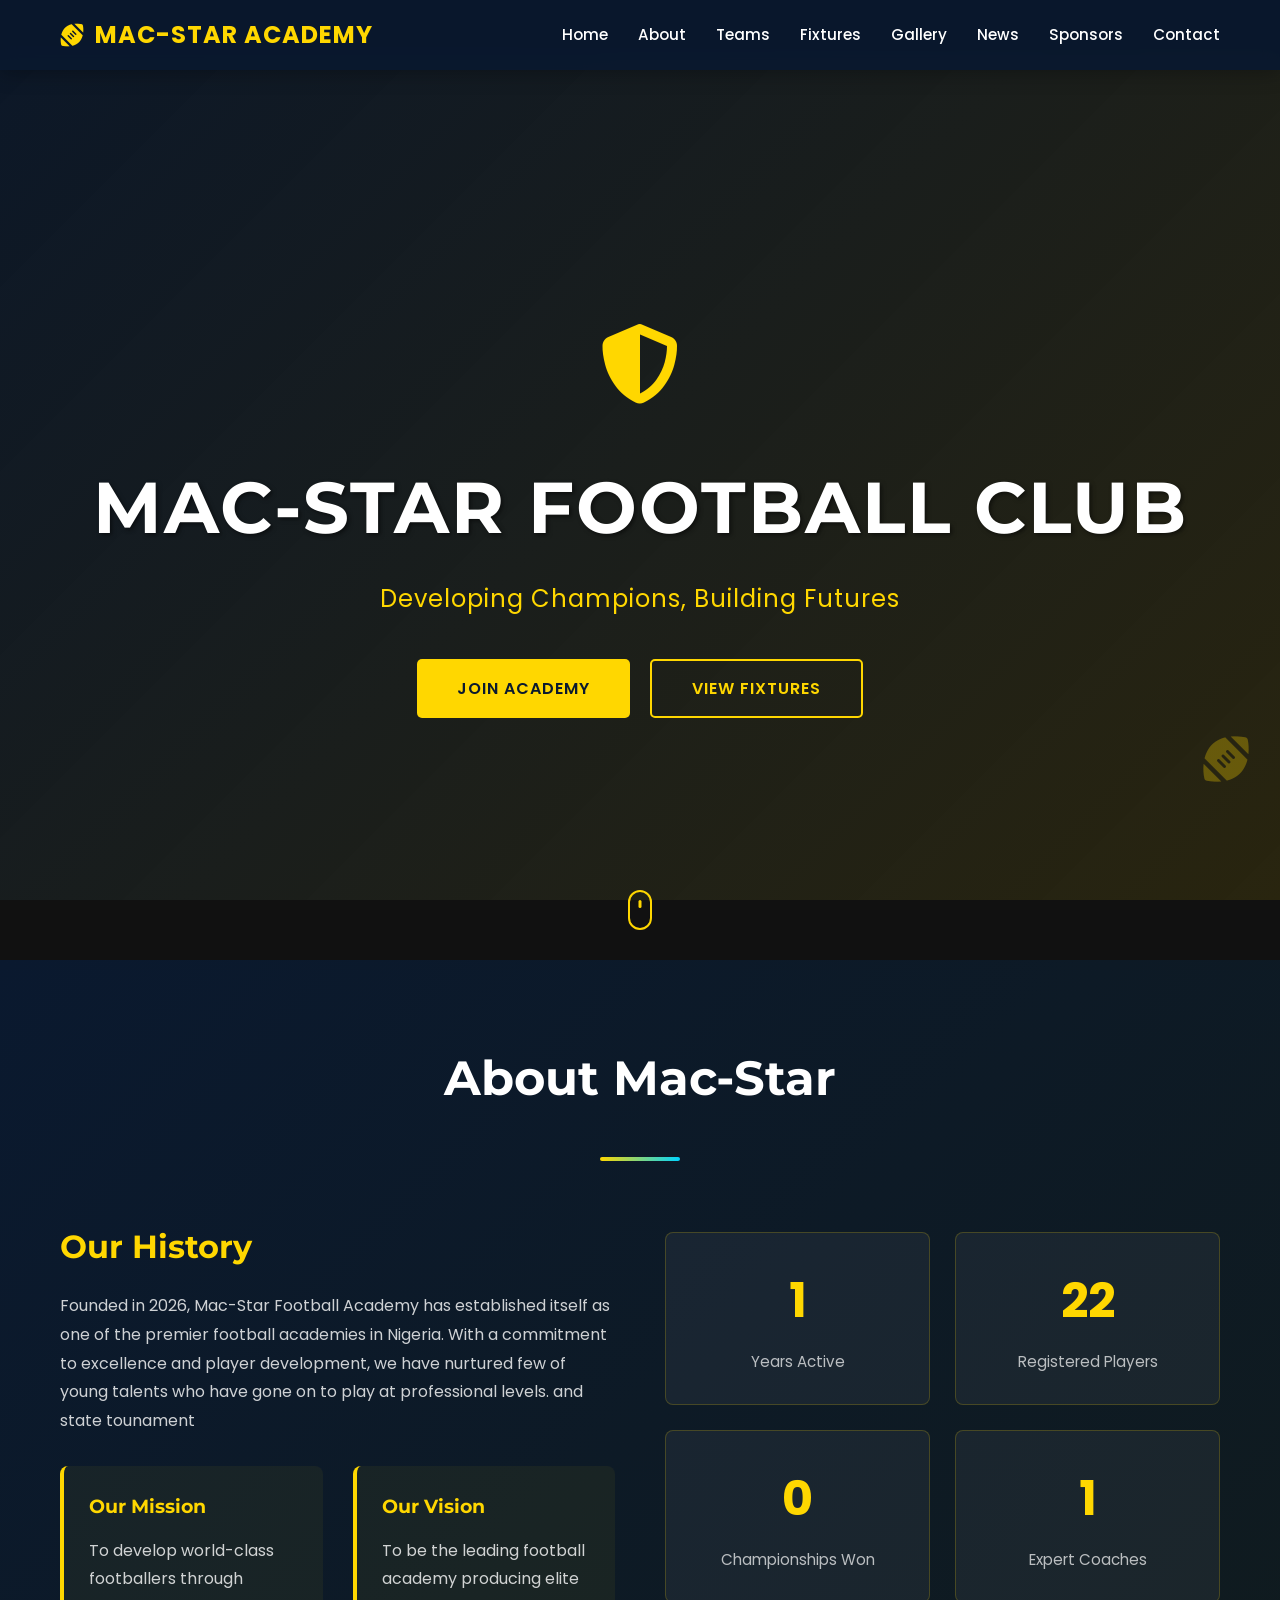
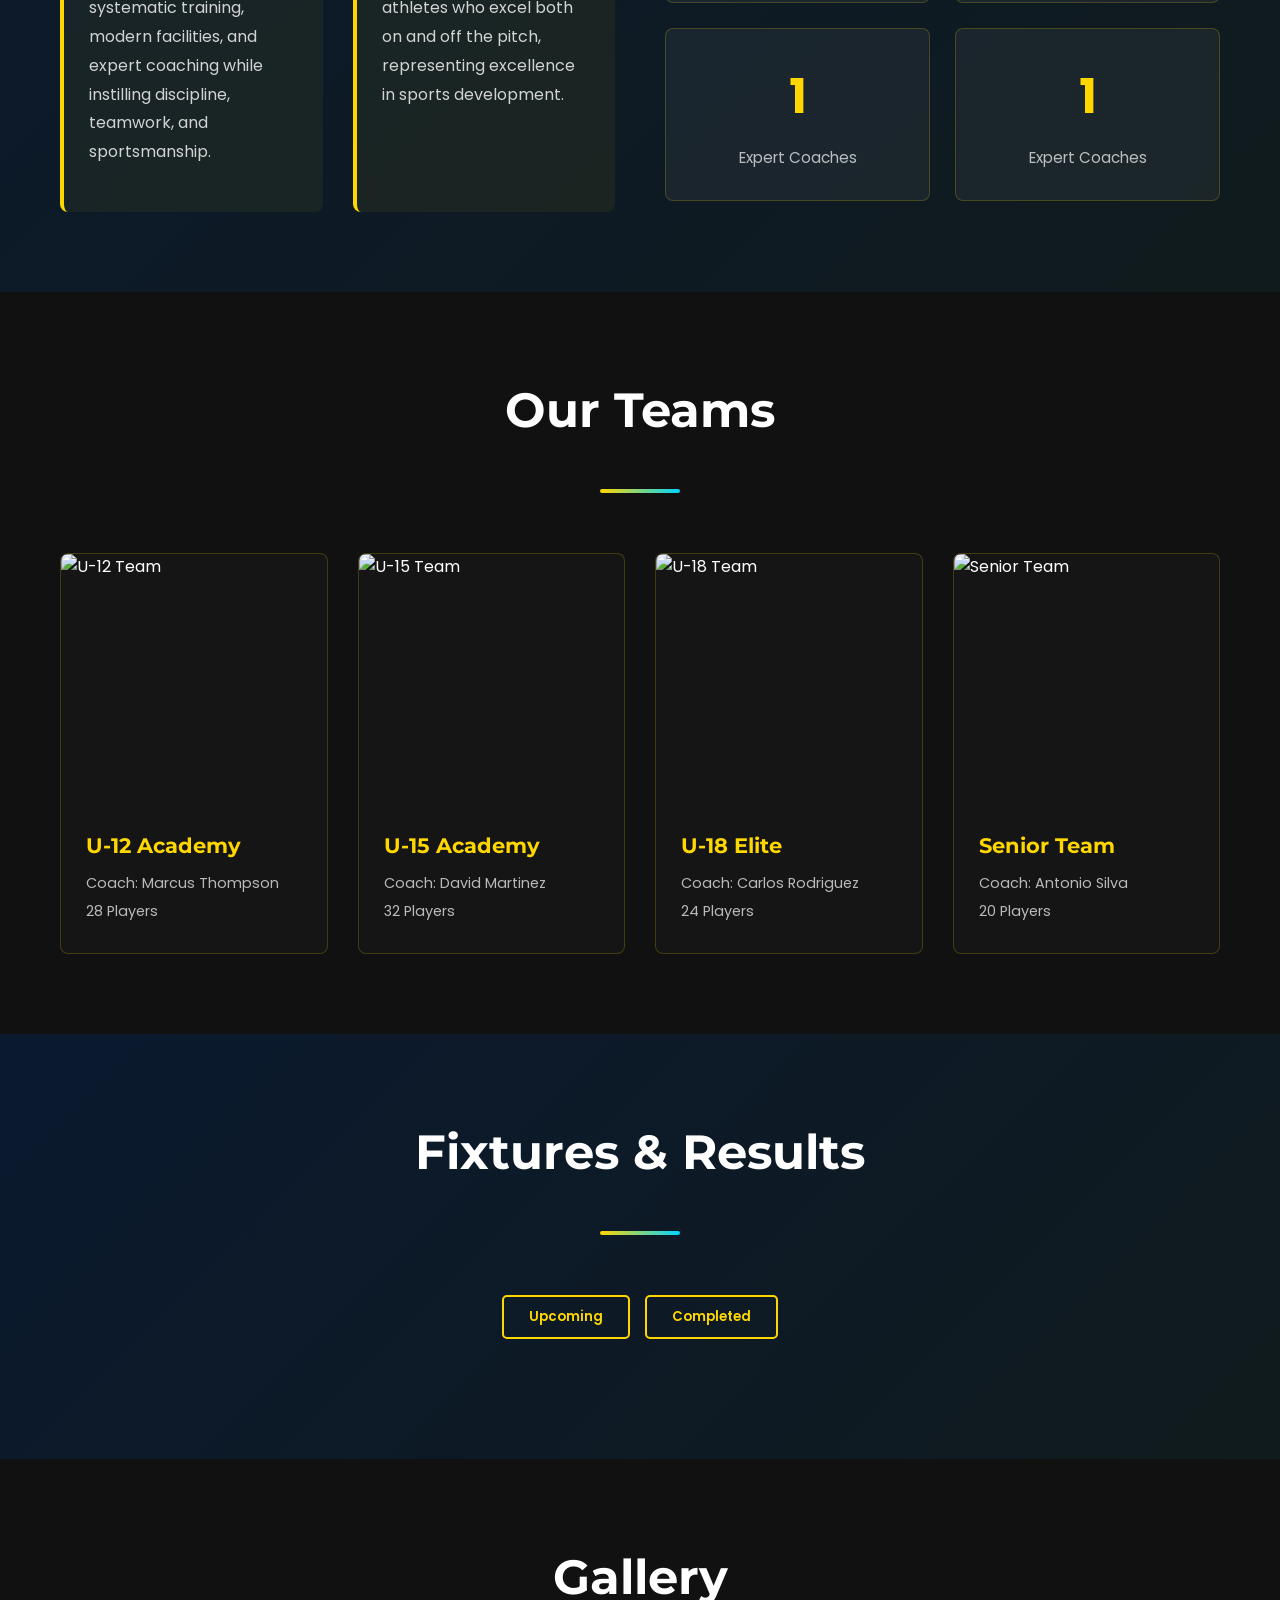
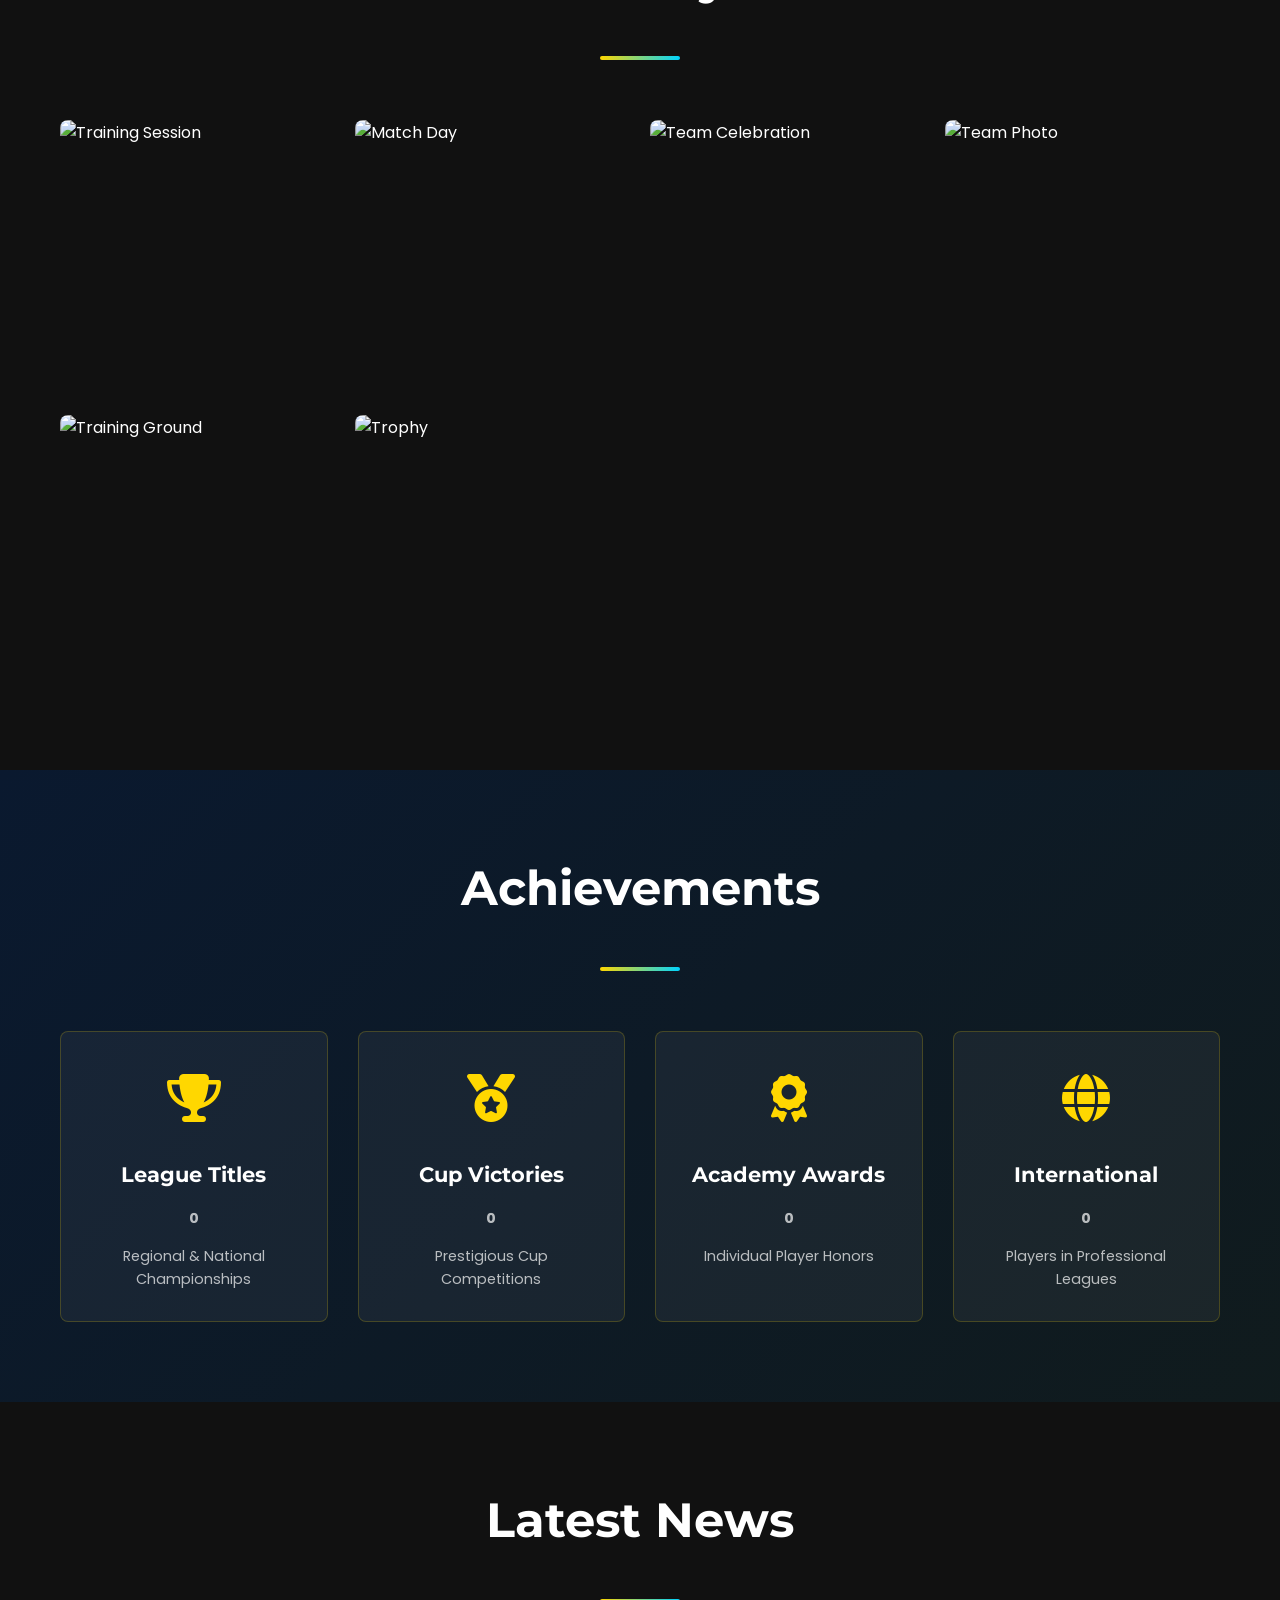
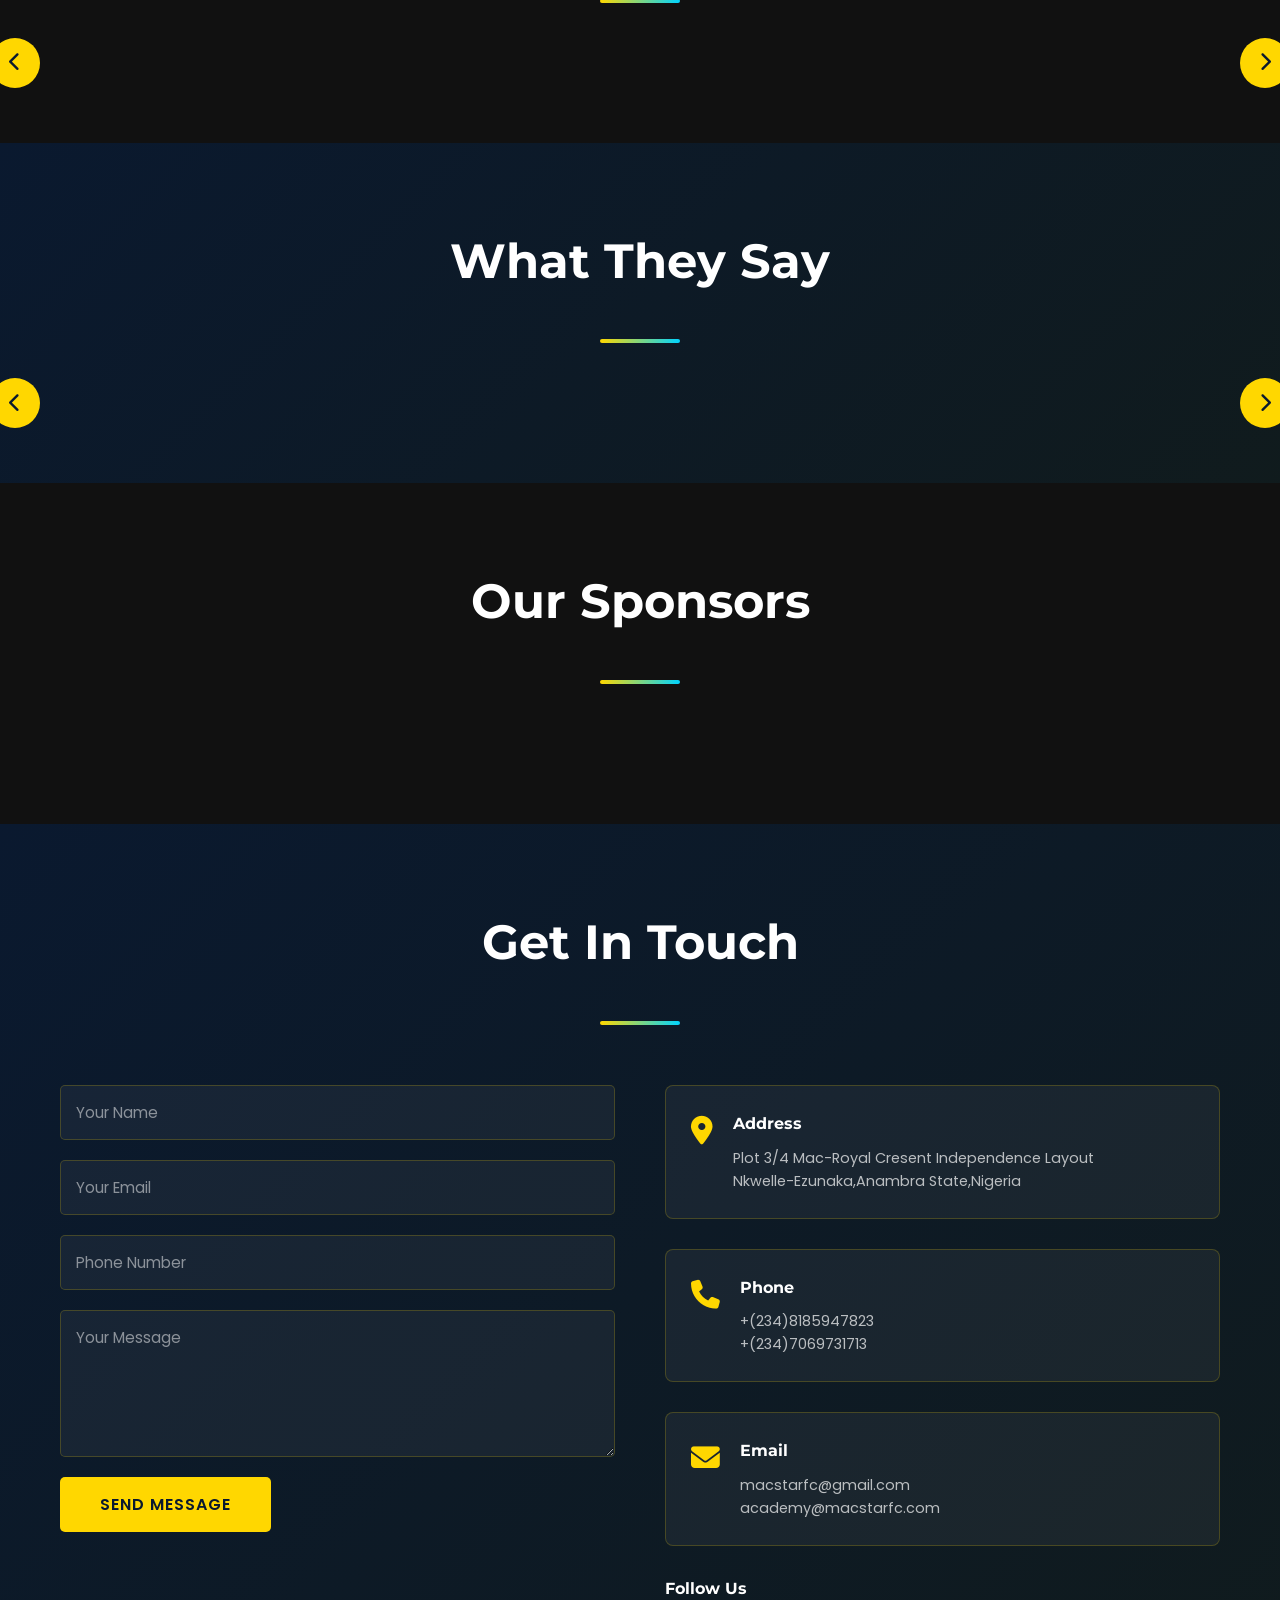
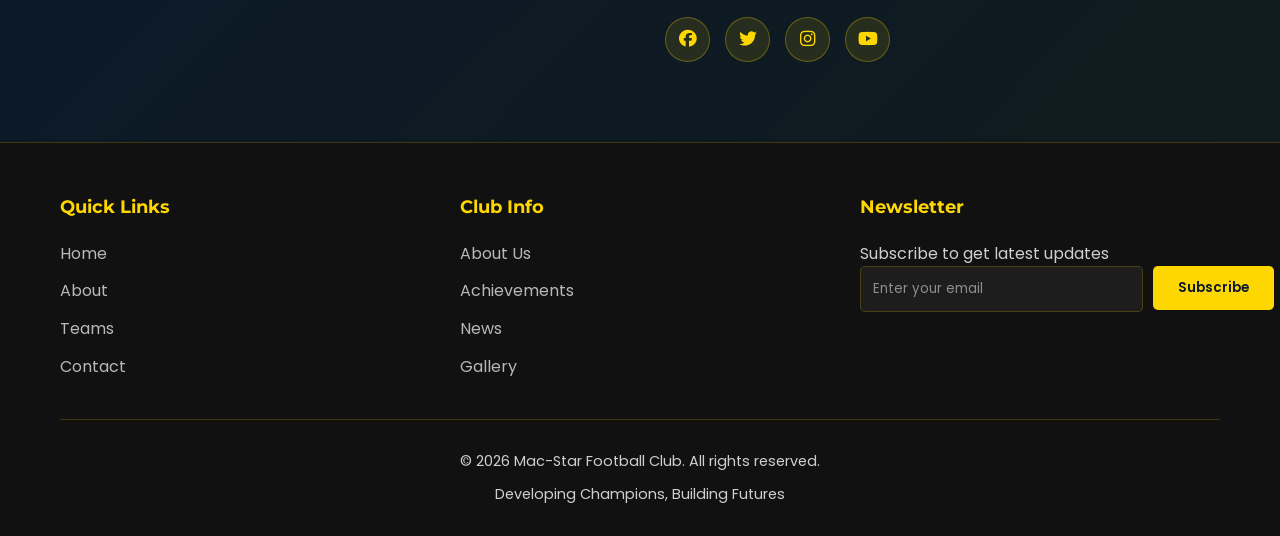
==== commit 1f6d0887: "Update print statement from 'Hello' to 'Goodbye'" ====
--- a/index.html
+++ b/index.html
@@ -90,11 +90,11 @@
                 </div>
                 <div class="stats-container">
                     <div class="stat-card">
-                        <div class="stat-number" data-target="14">0</div>
+                        <div class="stat-number" data-target="14">1</div>
                         <p>Years Active</p>
                     </div>
                     <div class="stat-card">
-                        <div class="stat-number" data-target="850">0</div>
+                        <div class="stat-number" data-target="850">22</div>
                         <p>Registered Players</p>
                     </div>
                     <div class="stat-card">
@@ -102,7 +102,15 @@
                         <p>Championships Won</p>
                     </div>
                     <div class="stat-card">
-                        <div class="stat-number" data-target="15">0</div>
+                        <div class="stat-number" data-target="15">1</div>
+                        <p>Expert Coaches</p>
+                    </div>
+                    <div class="stat-card">
+                        <div class="stat-number" data-target="15">1</div>
+                        <p>Expert Coaches</p>
+                    </div>
+                    <div class="stat-card">
+                        <div class="stat-number" data-target="15">1</div>
                         <p>Expert Coaches</p>
                     </div>
                 </div>
@@ -452,7 +460,7 @@
                     <p>Subscribe to get latest updates</p>
                     <form class="newsletter-form">
                         <input type="email" placeholder="Enter your email" required>
-                        <button type="submit">Subscribe</button>
+                         <a href="https://www.youtube.com/@football-kicksh4z"><button type="submit">Subscribe</button></a>
                     </form>
                 </div>
             </div>
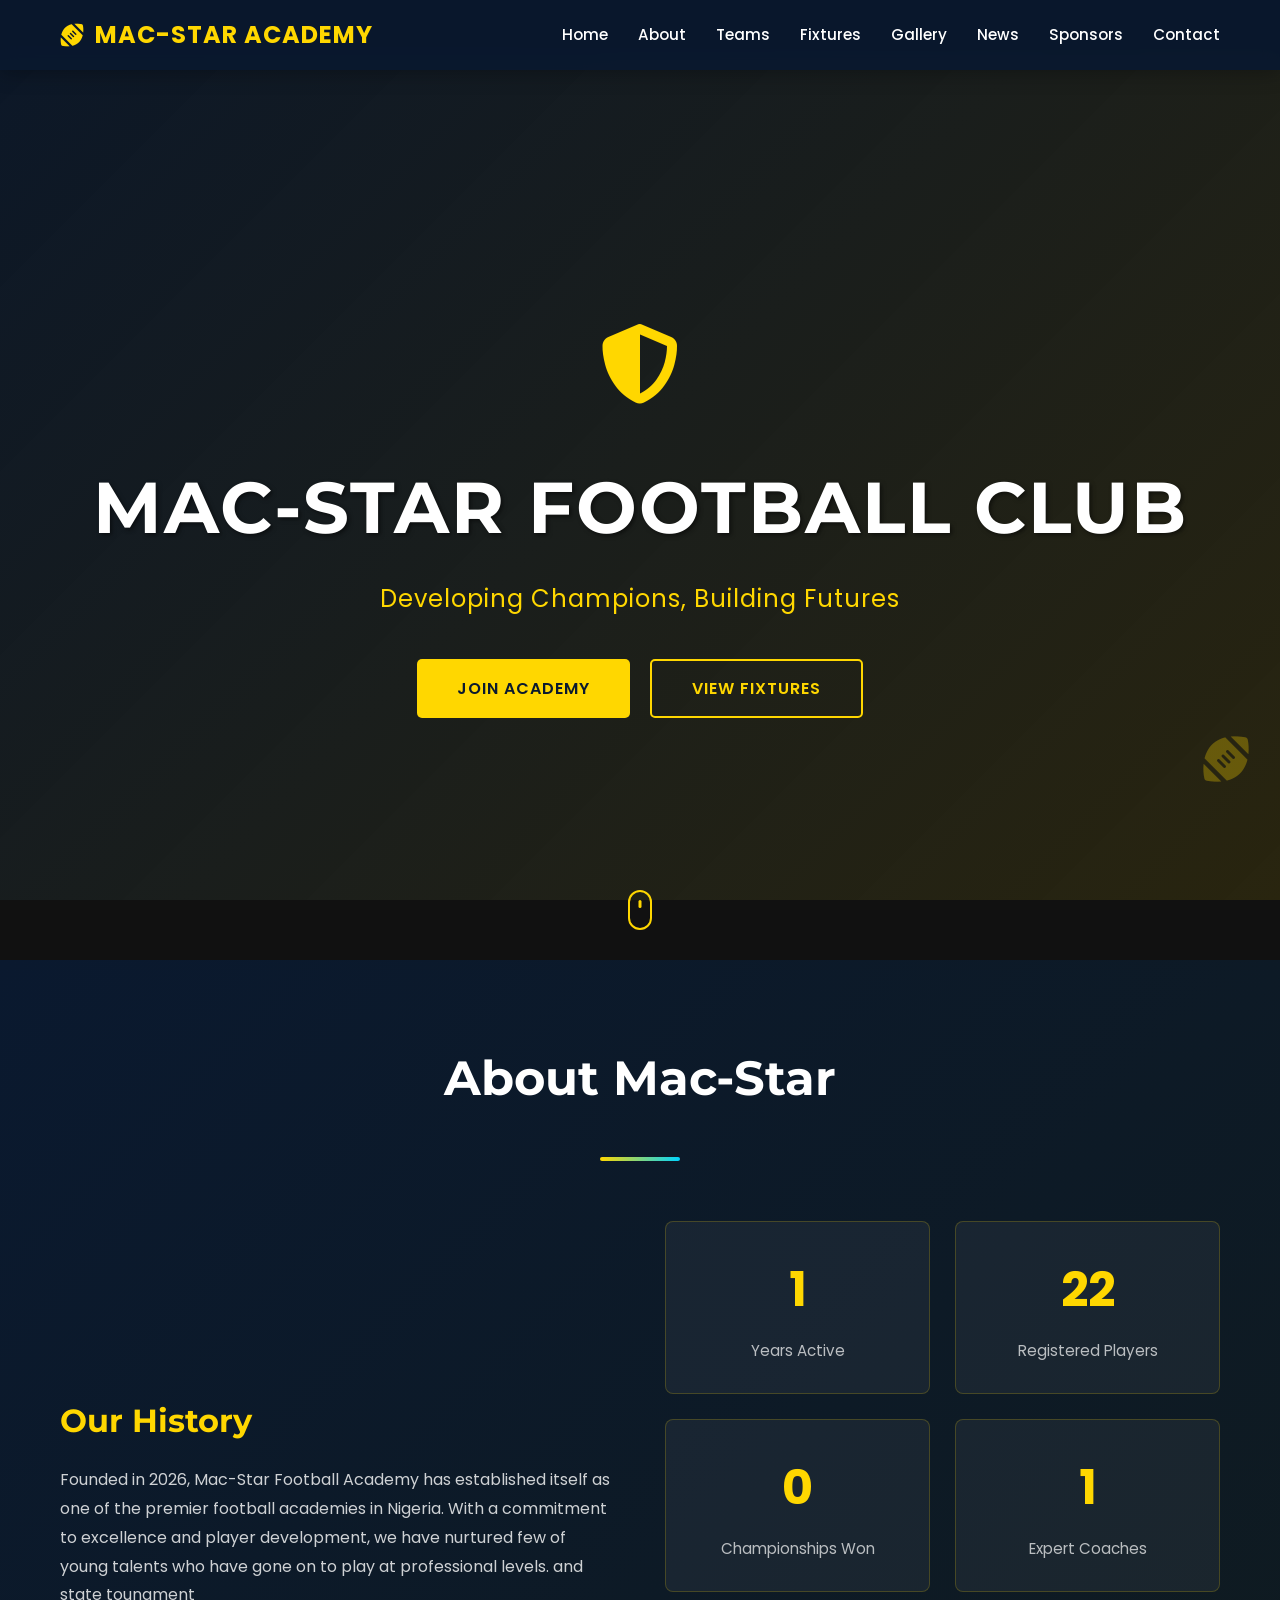
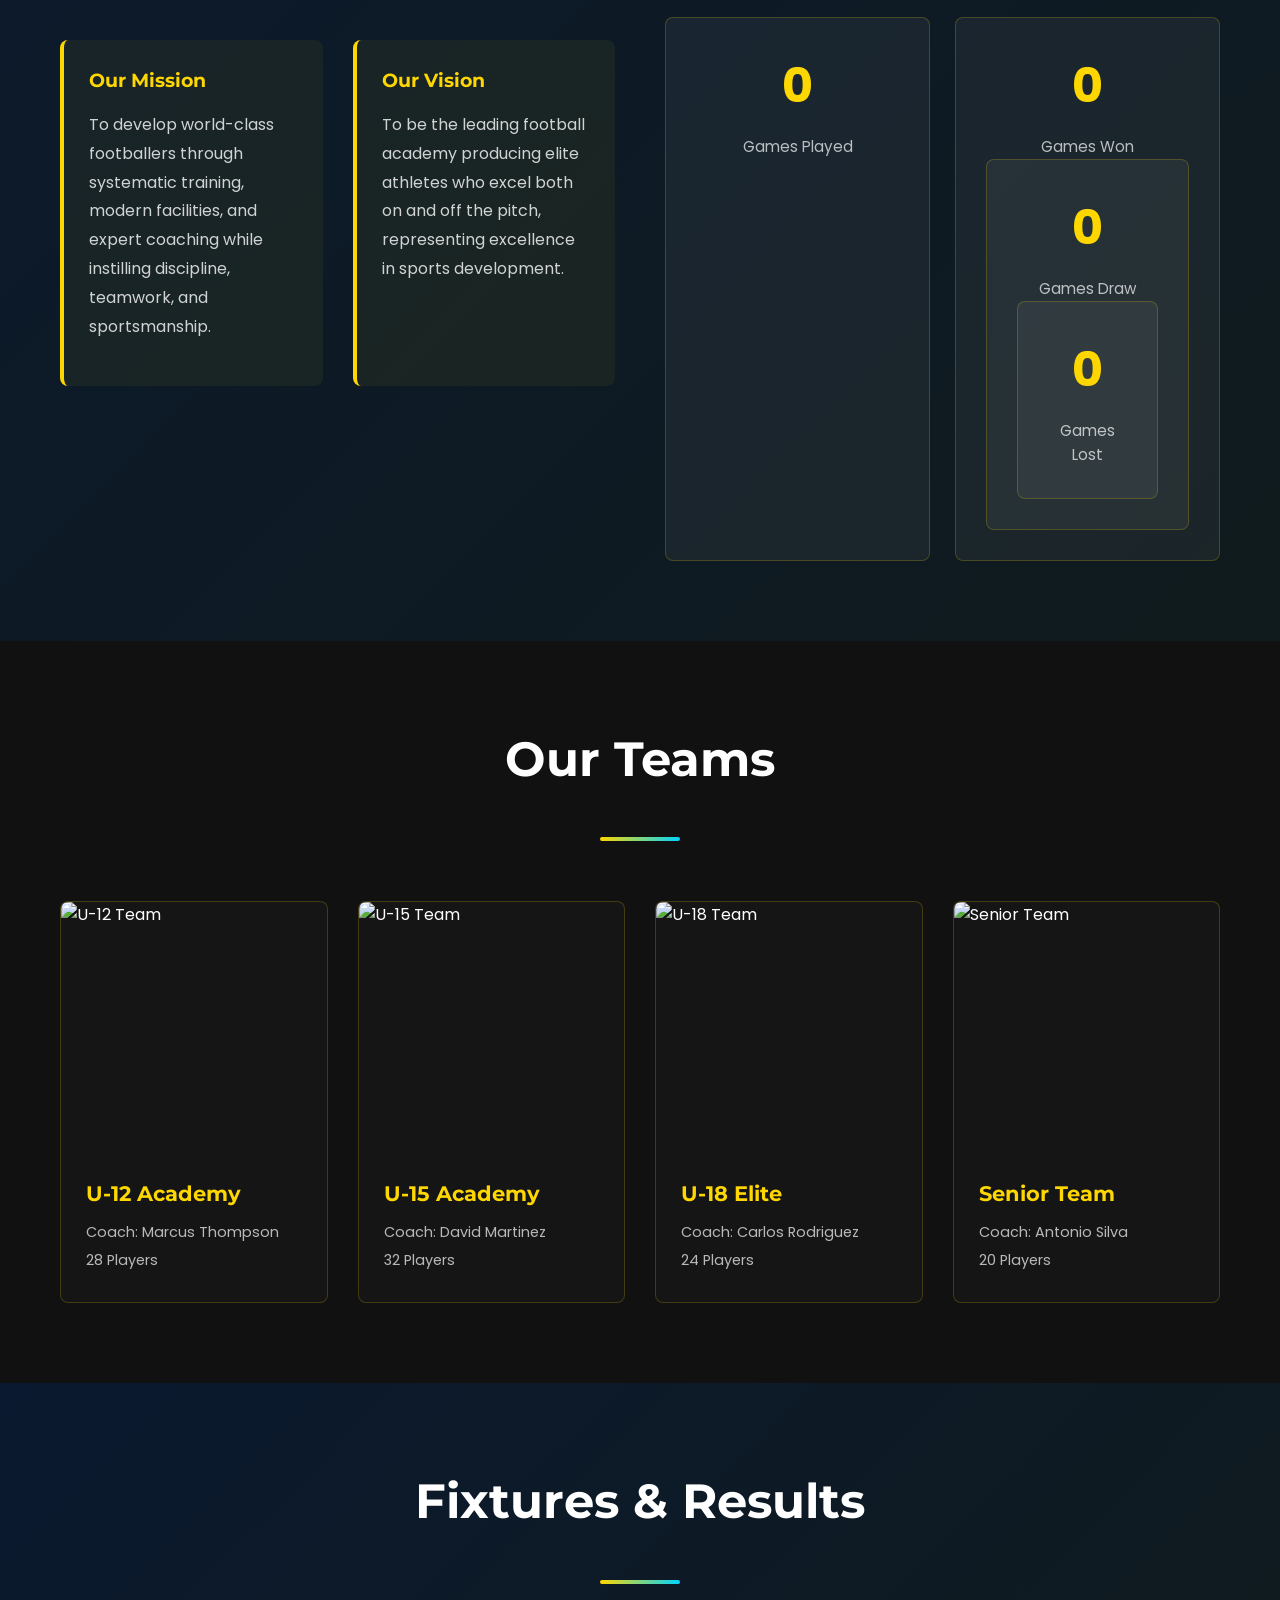
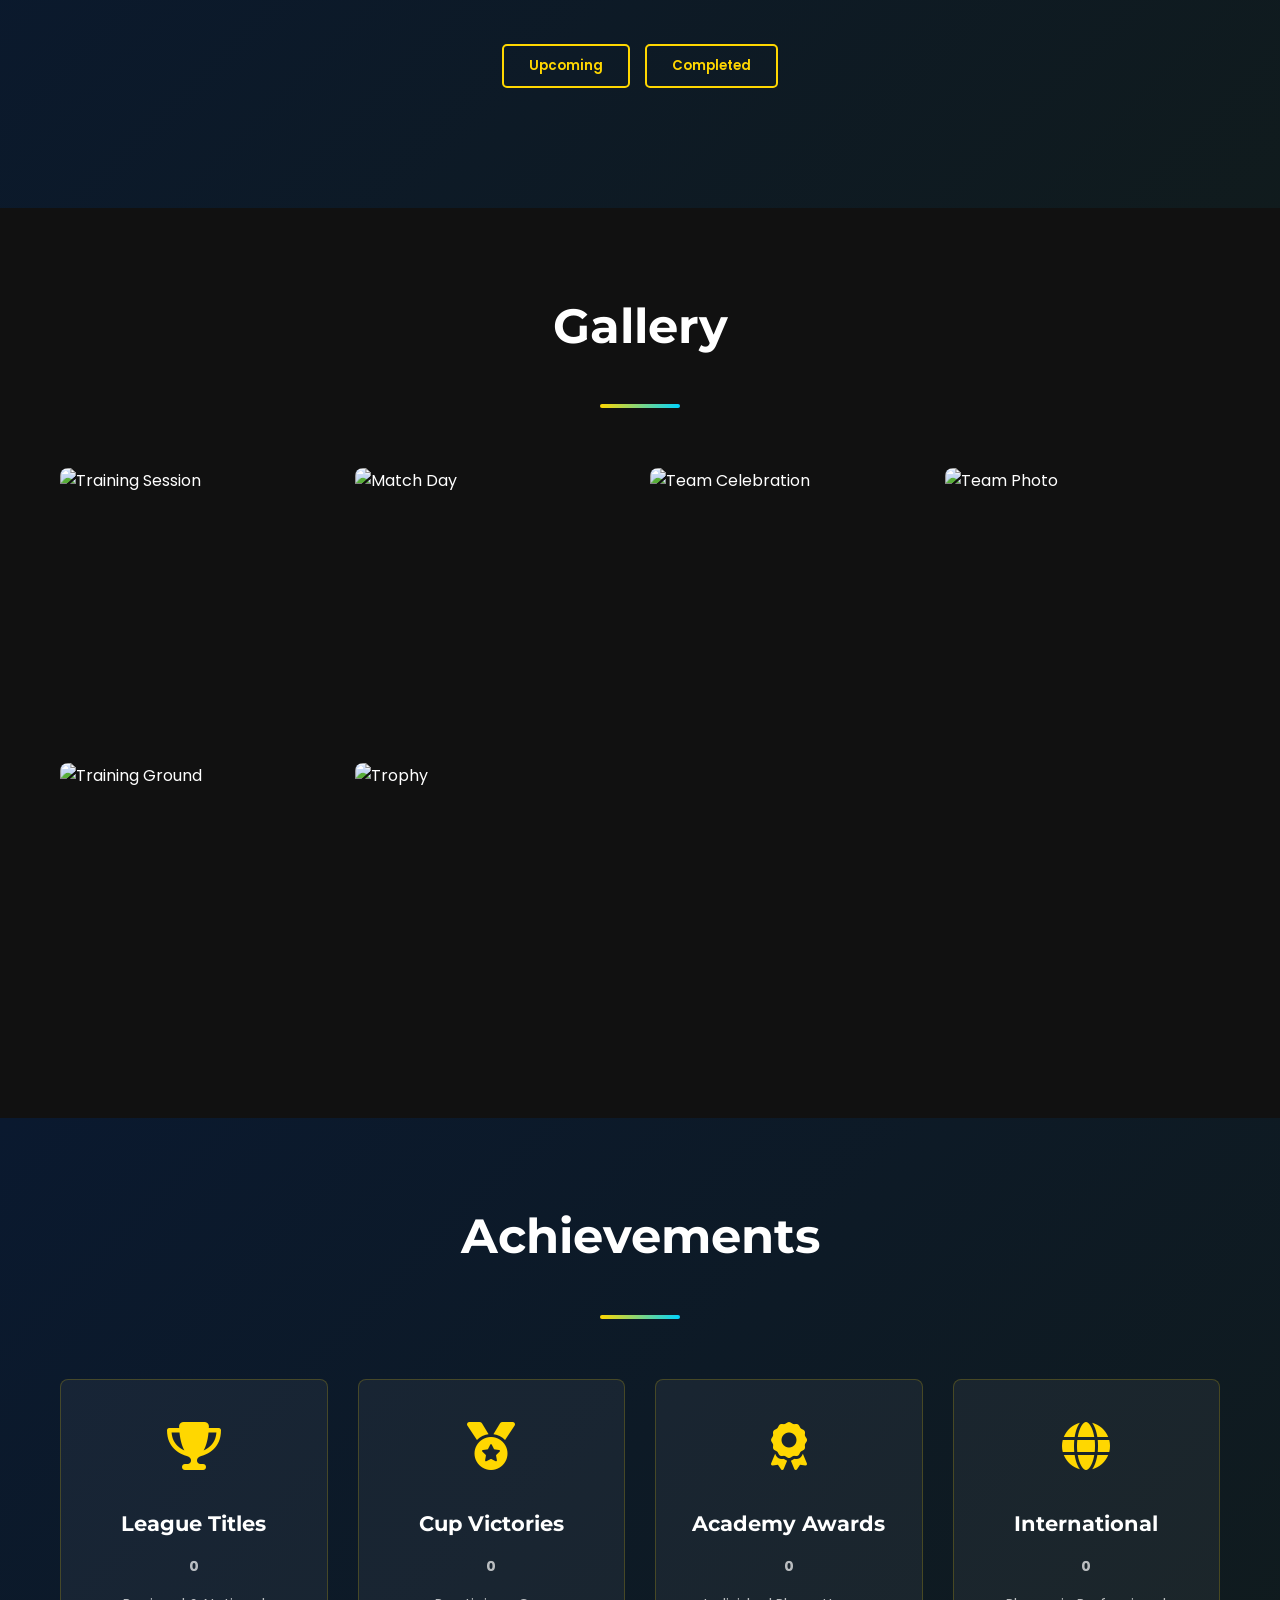
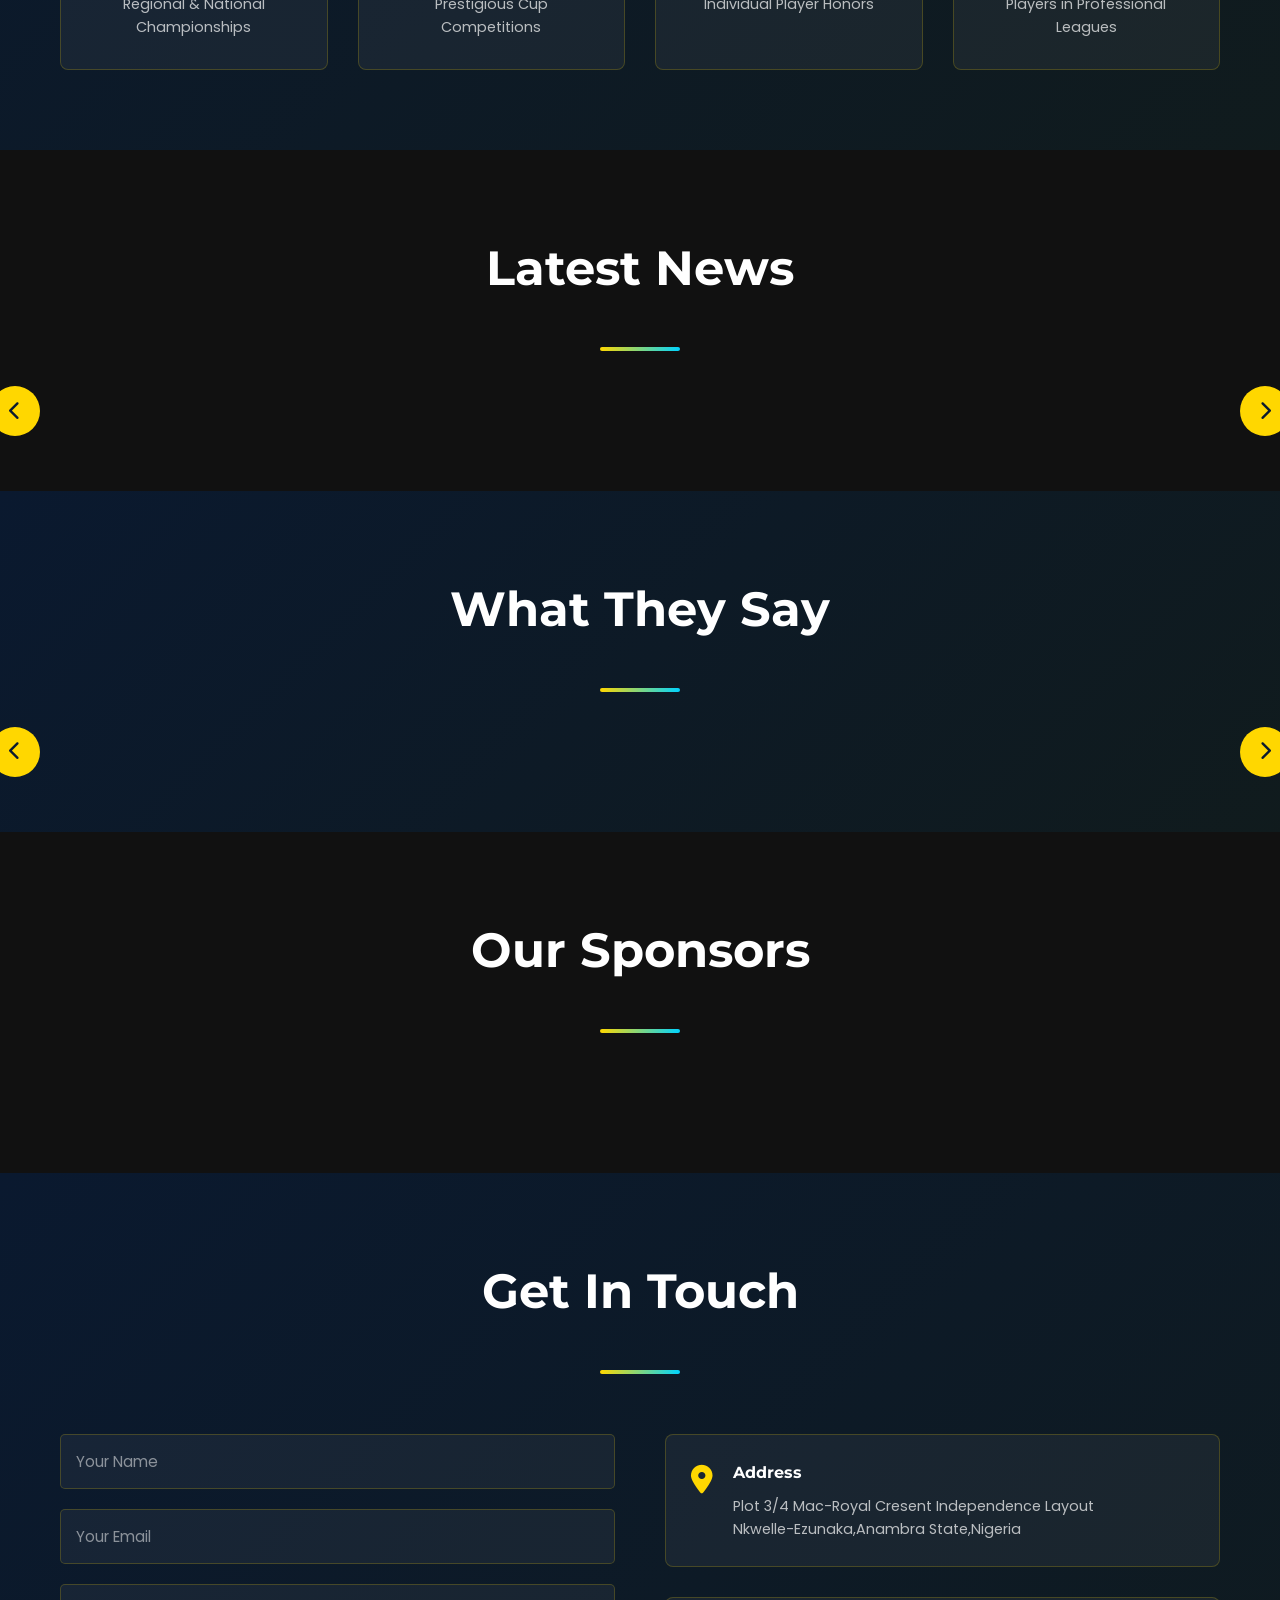
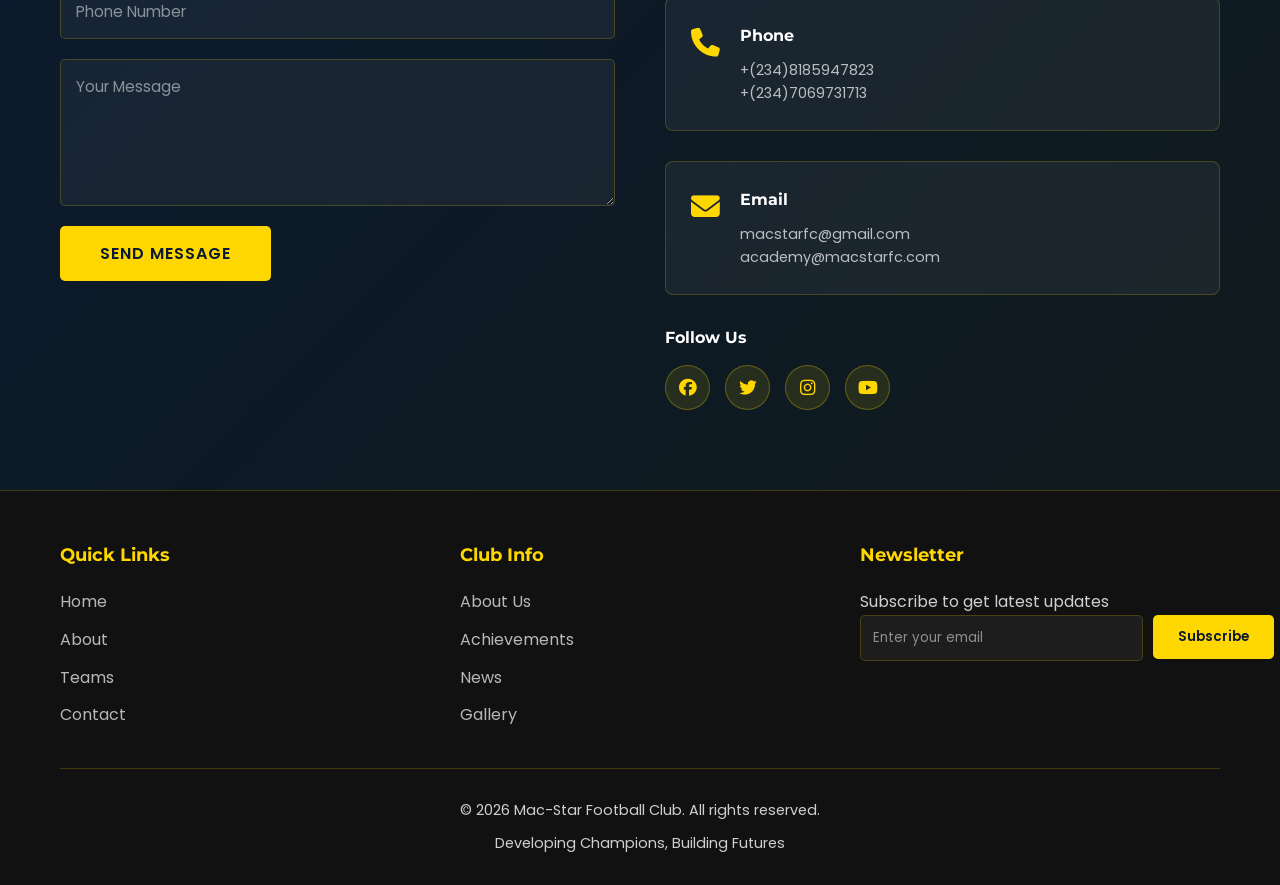
==== commit 492b3f31: "Update index.html" ====
--- a/index.html
+++ b/index.html
@@ -106,12 +106,18 @@
                         <p>Expert Coaches</p>
                     </div>
                     <div class="stat-card">
-                        <div class="stat-number" data-target="15">1</div>
-                        <p>Expert Coaches</p>
-                    </div>
-                    <div class="stat-card">
-                        <div class="stat-number" data-target="15">1</div>
-                        <p>Expert Coaches</p>
+                        <div class="stat-number" data-target="15">0</div>
+                        <p>Games Played</p>
+                    </div>
+                    <div class="stat-card">
+                        <div class="stat-number" data-target="15">0</div>
+                        <p>Games Won</p>
+                        <div class="stat-card">
+                        <div class="stat-number" data-target="15">0</div>
+                        <p>Games Draw</p>
+                            <div class="stat-card">
+                        <div class="stat-number" data-target="15">0</div>
+                        <p>Games Lost</p>
                     </div>
                 </div>
             </div>
@@ -425,7 +431,7 @@
                             <a href="#" aria-label="Facebook"><i class="fab fa-facebook"></i></a>
                             <a href="#" aria-label="Twitter"><i class="fab fa-twitter"></i></a>
                             <a href="#" aria-label="Instagram"><i class="fab fa-instagram"></i></a>
-                            <a href="#" aria-label="YouTube"><i class="fab fa-youtube"></i></a>
+                            <a href="https://www.youtube.com/@football-kicksh4z" aria-label="YouTube"><i class="fab fa-youtube"></i></a>
                         </div>
                     </div>
                 </div>
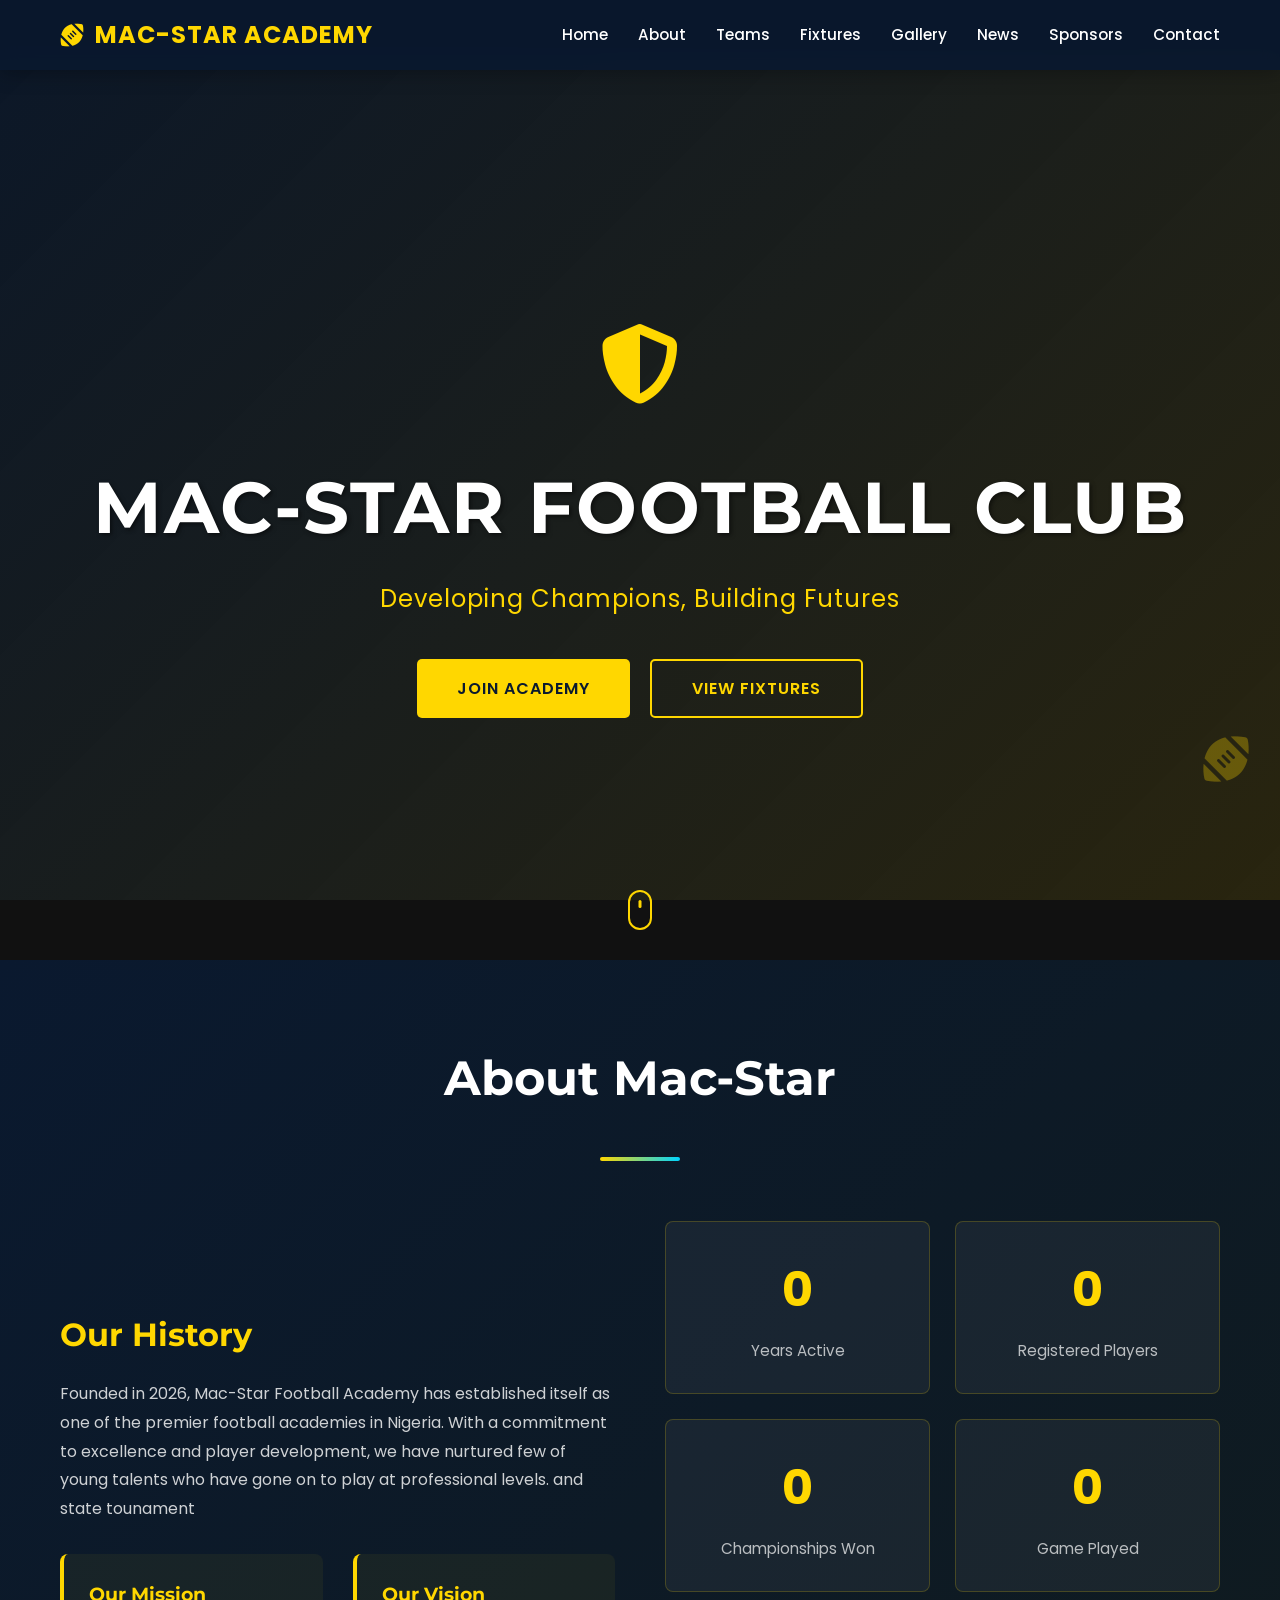
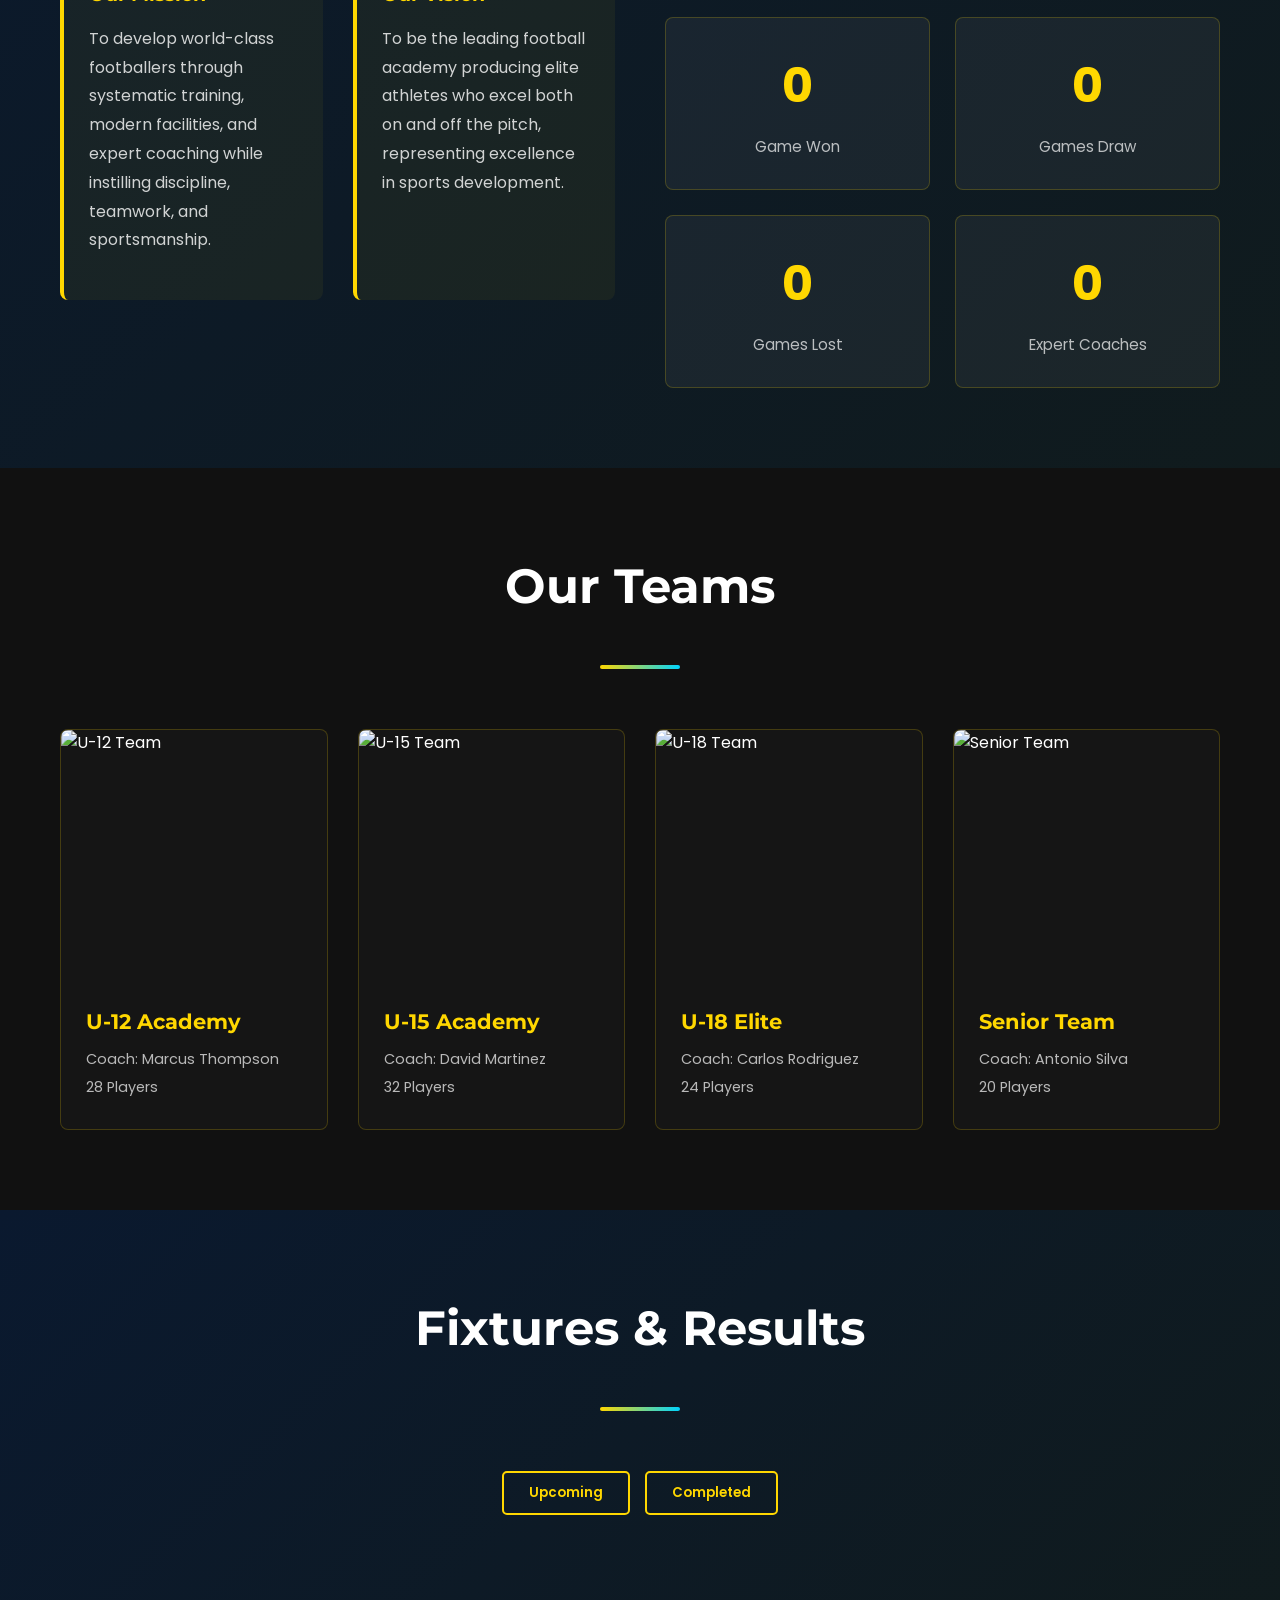
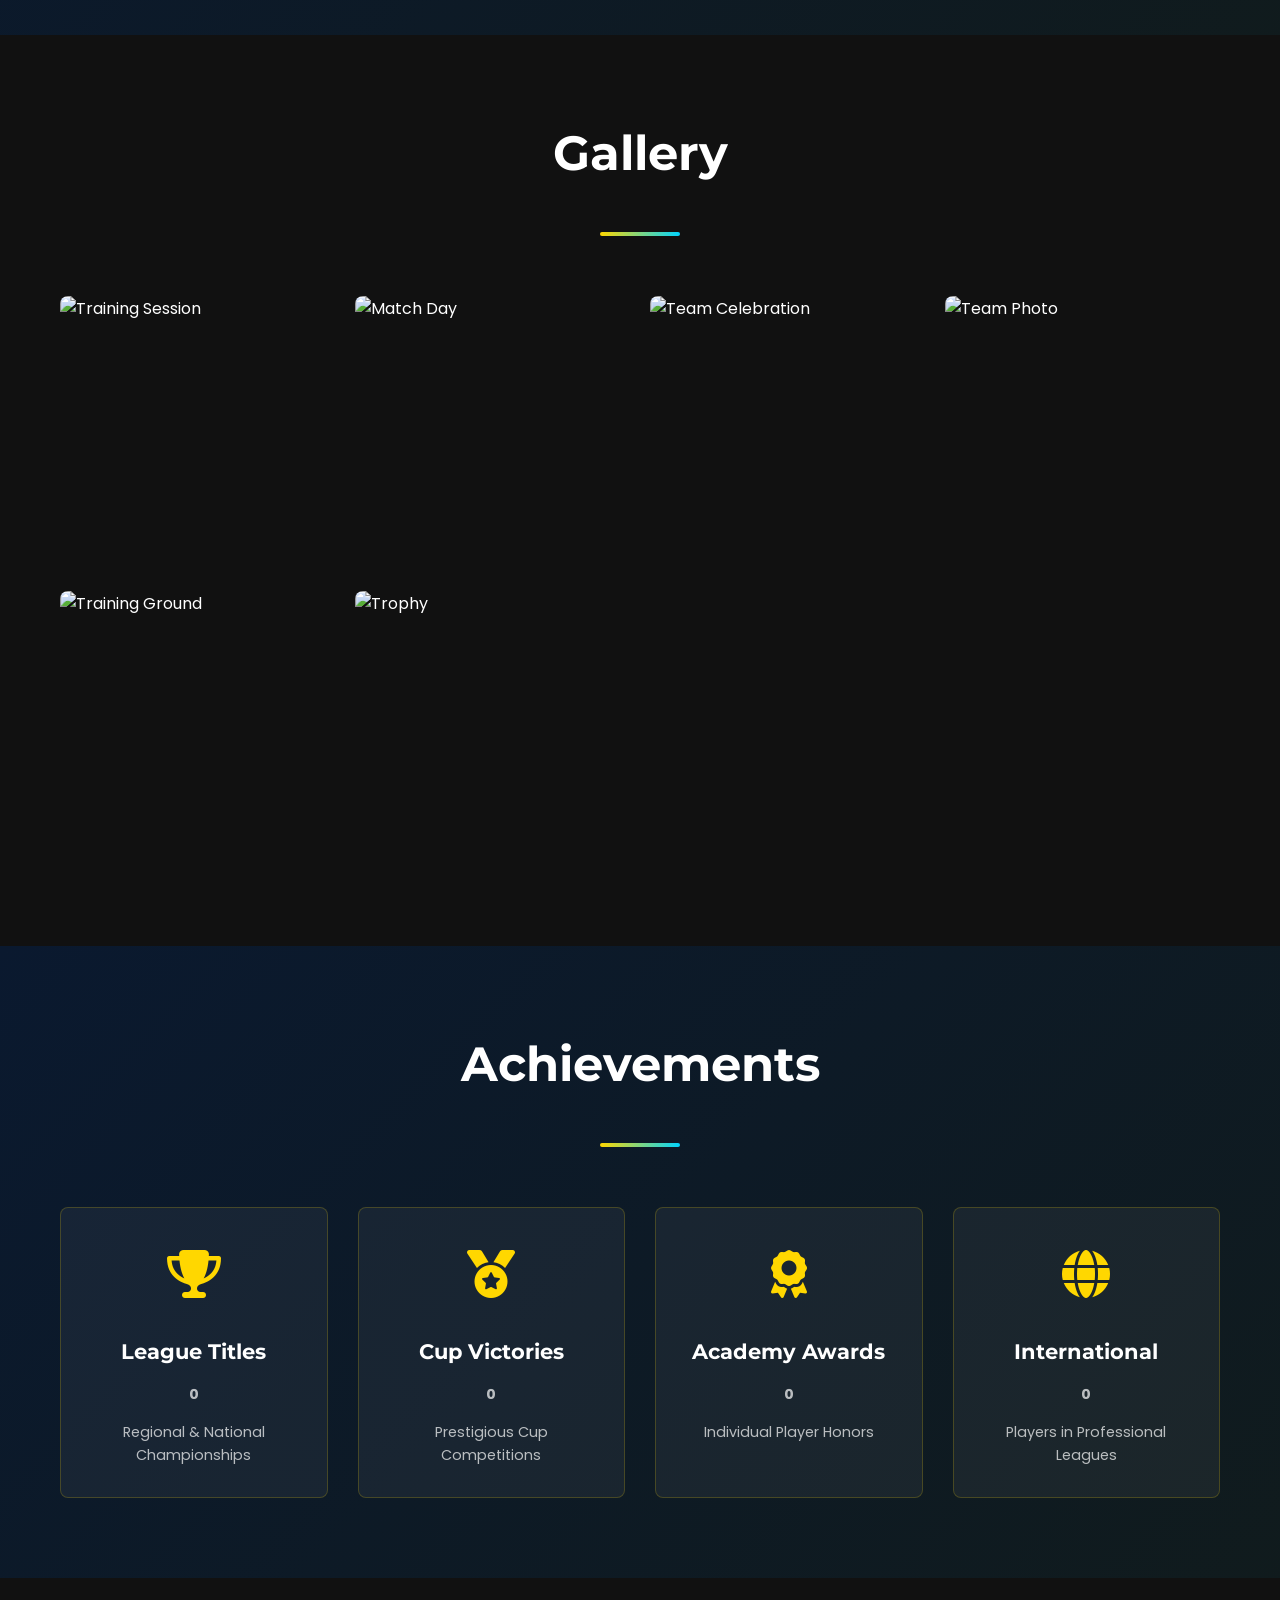
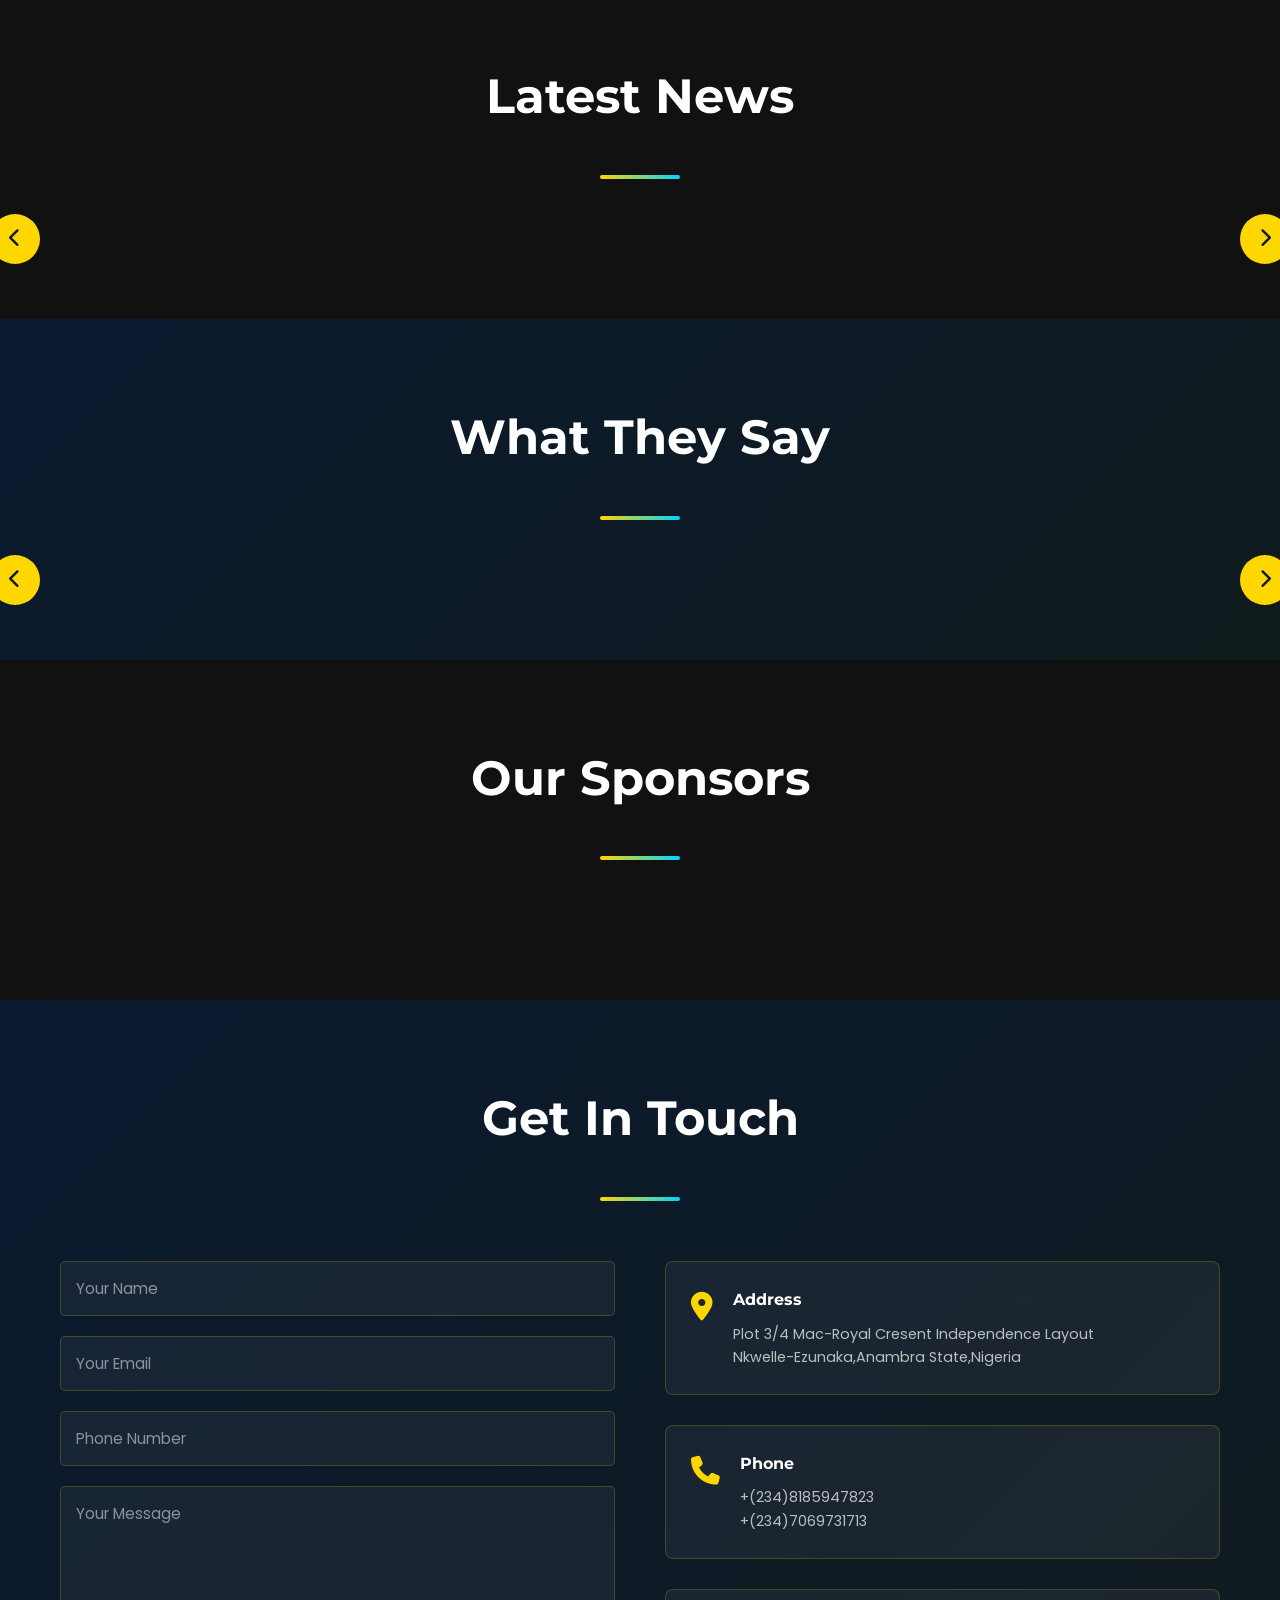
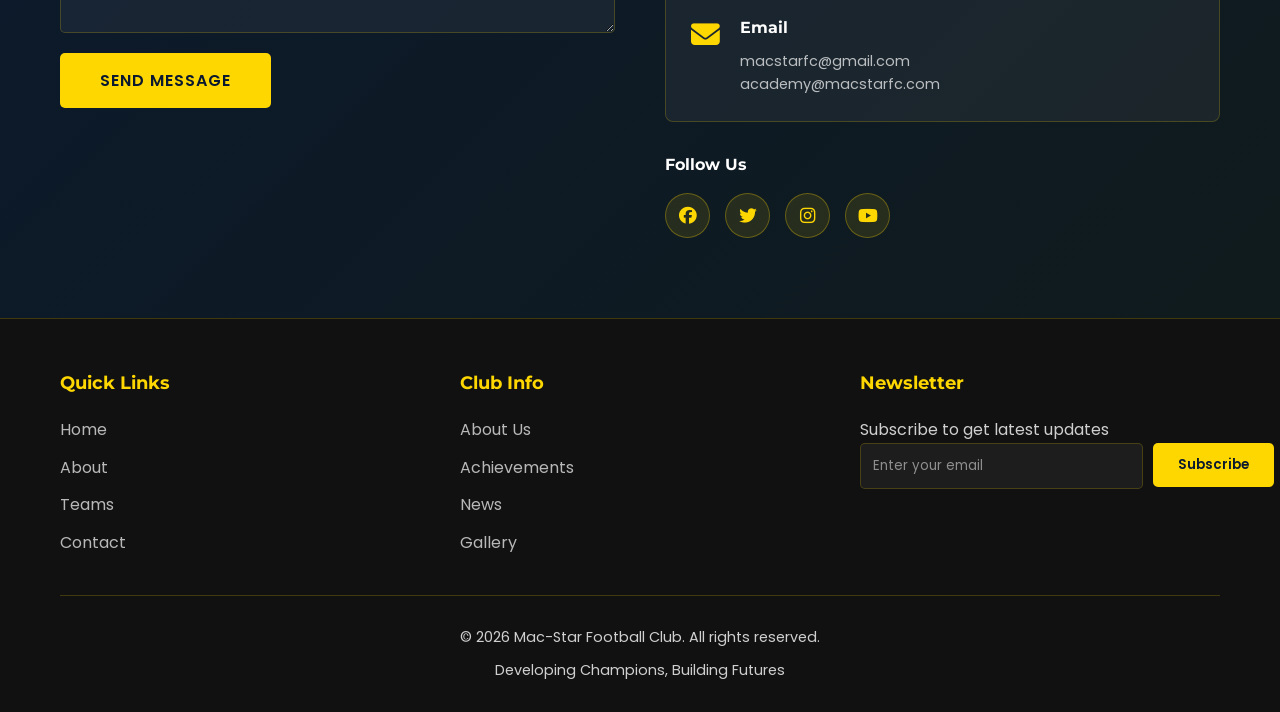
==== commit cf11a658: "Update index.html" ====
--- a/index.html
+++ b/index.html
@@ -90,11 +90,11 @@
                 </div>
                 <div class="stats-container">
                     <div class="stat-card">
-                        <div class="stat-number" data-target="14">1</div>
+                        <div class="stat-number" data-target="14">0</div>
                         <p>Years Active</p>
                     </div>
                     <div class="stat-card">
-                        <div class="stat-number" data-target="850">22</div>
+                        <div class="stat-number" data-target="850">0</div>
                         <p>Registered Players</p>
                     </div>
                     <div class="stat-card">
@@ -102,22 +102,24 @@
                         <p>Championships Won</p>
                     </div>
                     <div class="stat-card">
-                        <div class="stat-number" data-target="15">1</div>
+                        <div class="stat-number" data-target="23">0</div>
+                        <p>Game Played</p>
+                    </div>
+                    <div class="stat-card">
+                        <div class="stat-number" data-target="23">0</div>
+                        <p>Game Won</p>
+                    </div>
+                    <div class="stat-card">
+                        <div class="stat-number" data-target="23">0</div>
+                        <p>Games Draw</p>
+                    </div>
+                    <div class="stat-card">
+                        <div class="stat-number" data-target="23">0</div>
+                        <p>Games Lost</p>
+                    </div>
+                    <div class="stat-card">
+                        <div class="stat-number" data-target="15">0</div>
                         <p>Expert Coaches</p>
-                    </div>
-                    <div class="stat-card">
-                        <div class="stat-number" data-target="15">0</div>
-                        <p>Games Played</p>
-                    </div>
-                    <div class="stat-card">
-                        <div class="stat-number" data-target="15">0</div>
-                        <p>Games Won</p>
-                        <div class="stat-card">
-                        <div class="stat-number" data-target="15">0</div>
-                        <p>Games Draw</p>
-                            <div class="stat-card">
-                        <div class="stat-number" data-target="15">0</div>
-                        <p>Games Lost</p>
                     </div>
                 </div>
             </div>
